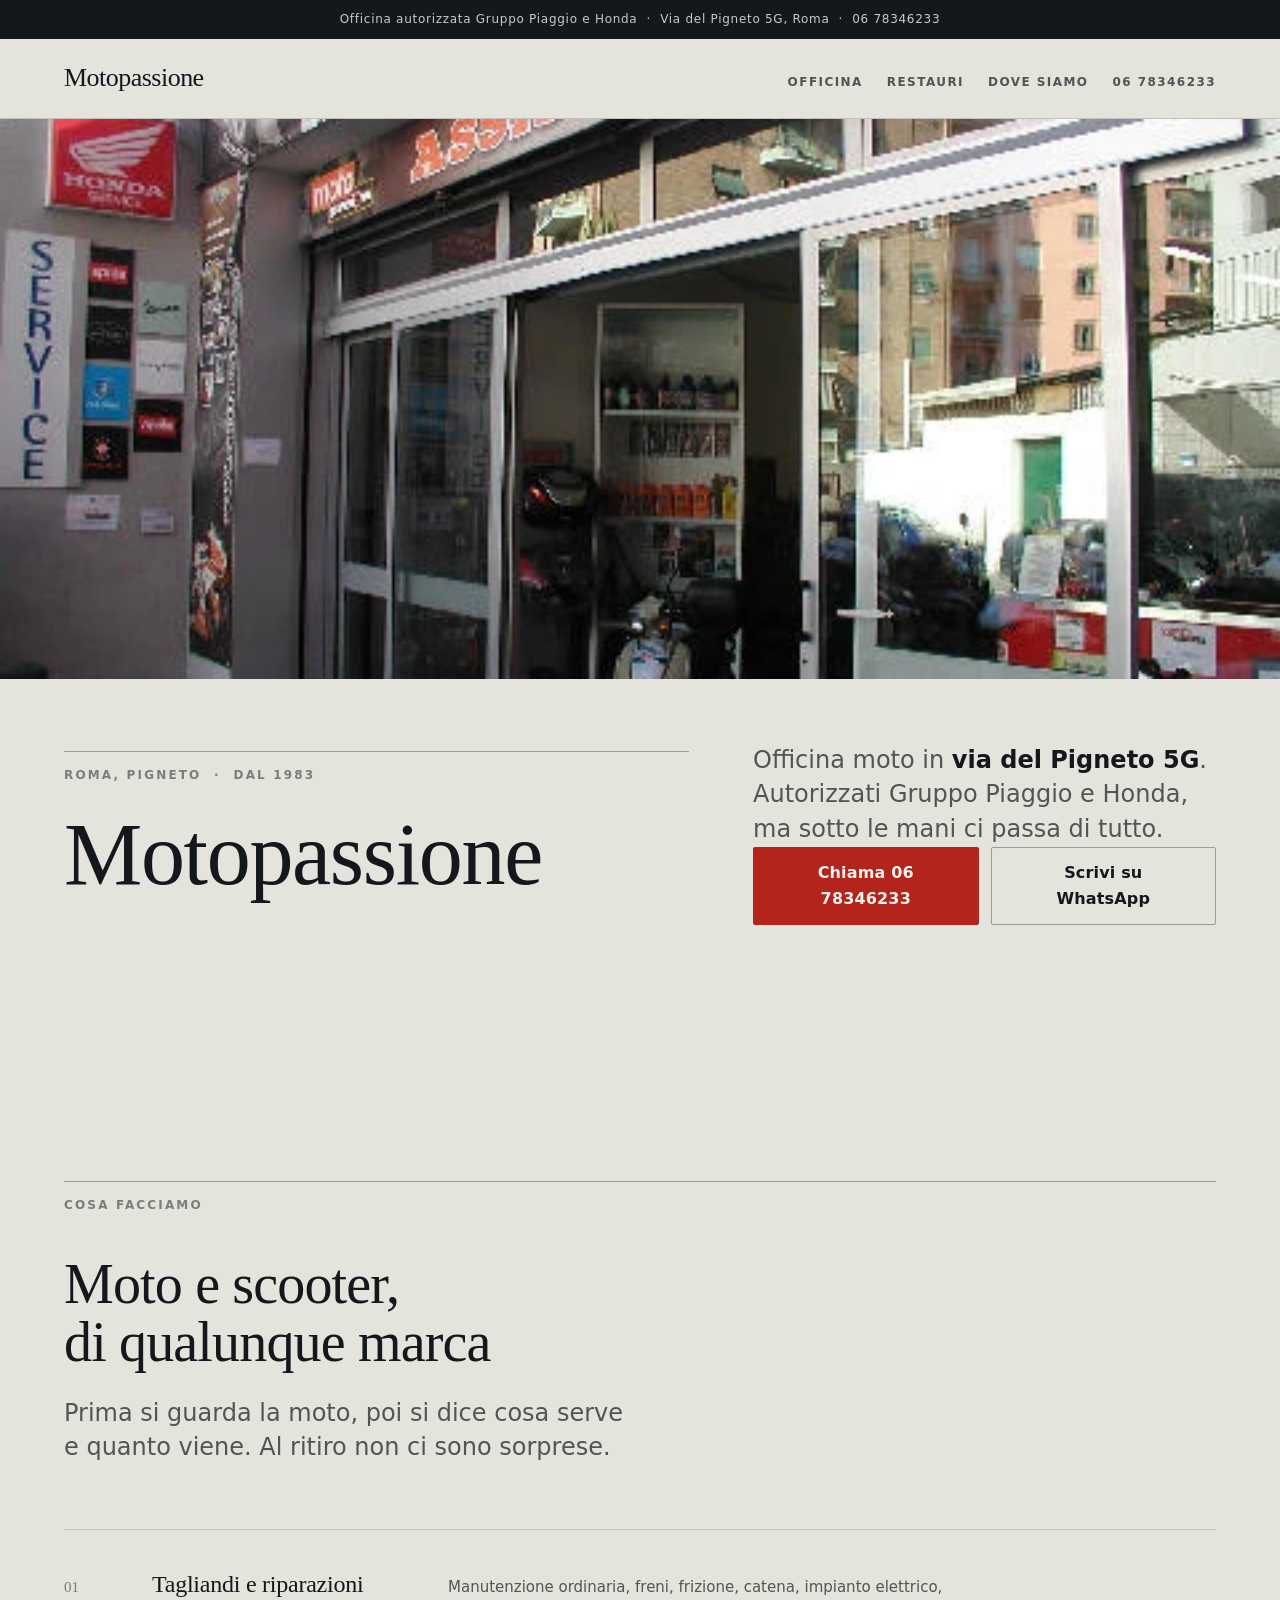
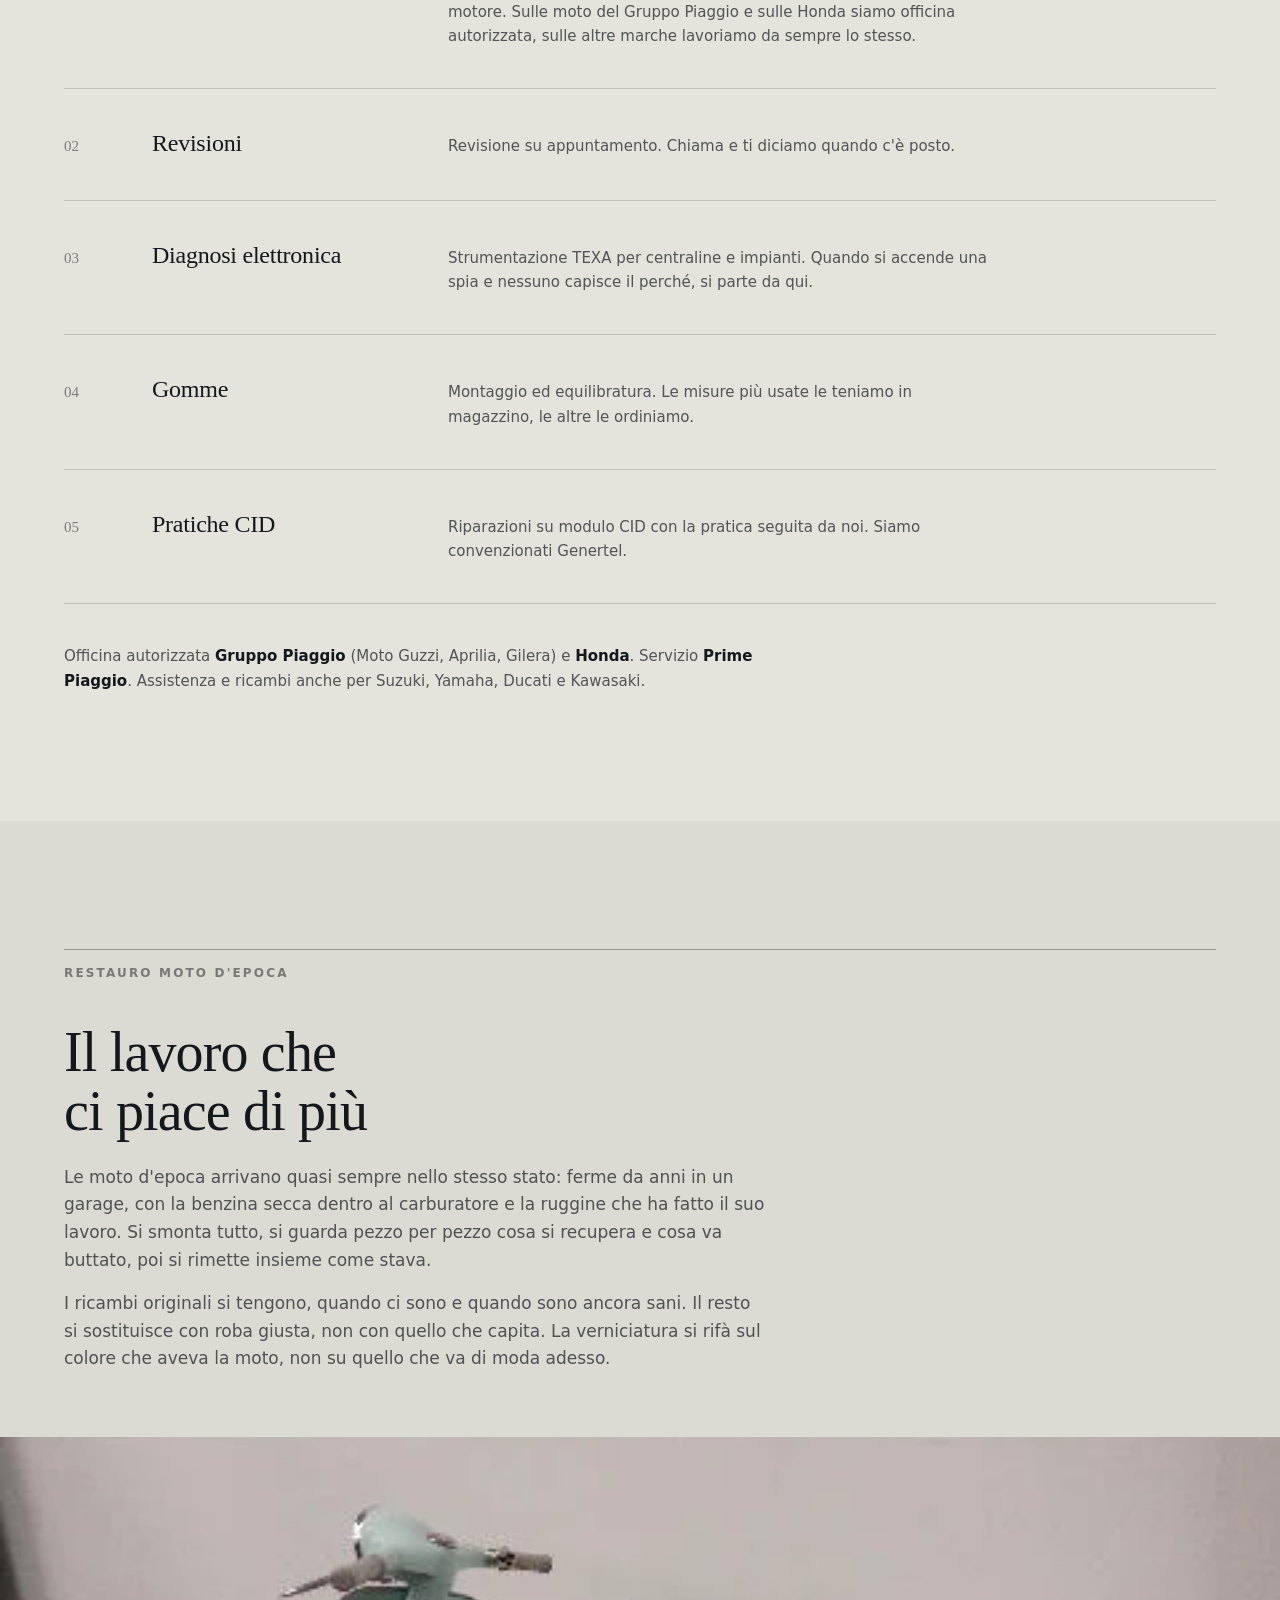
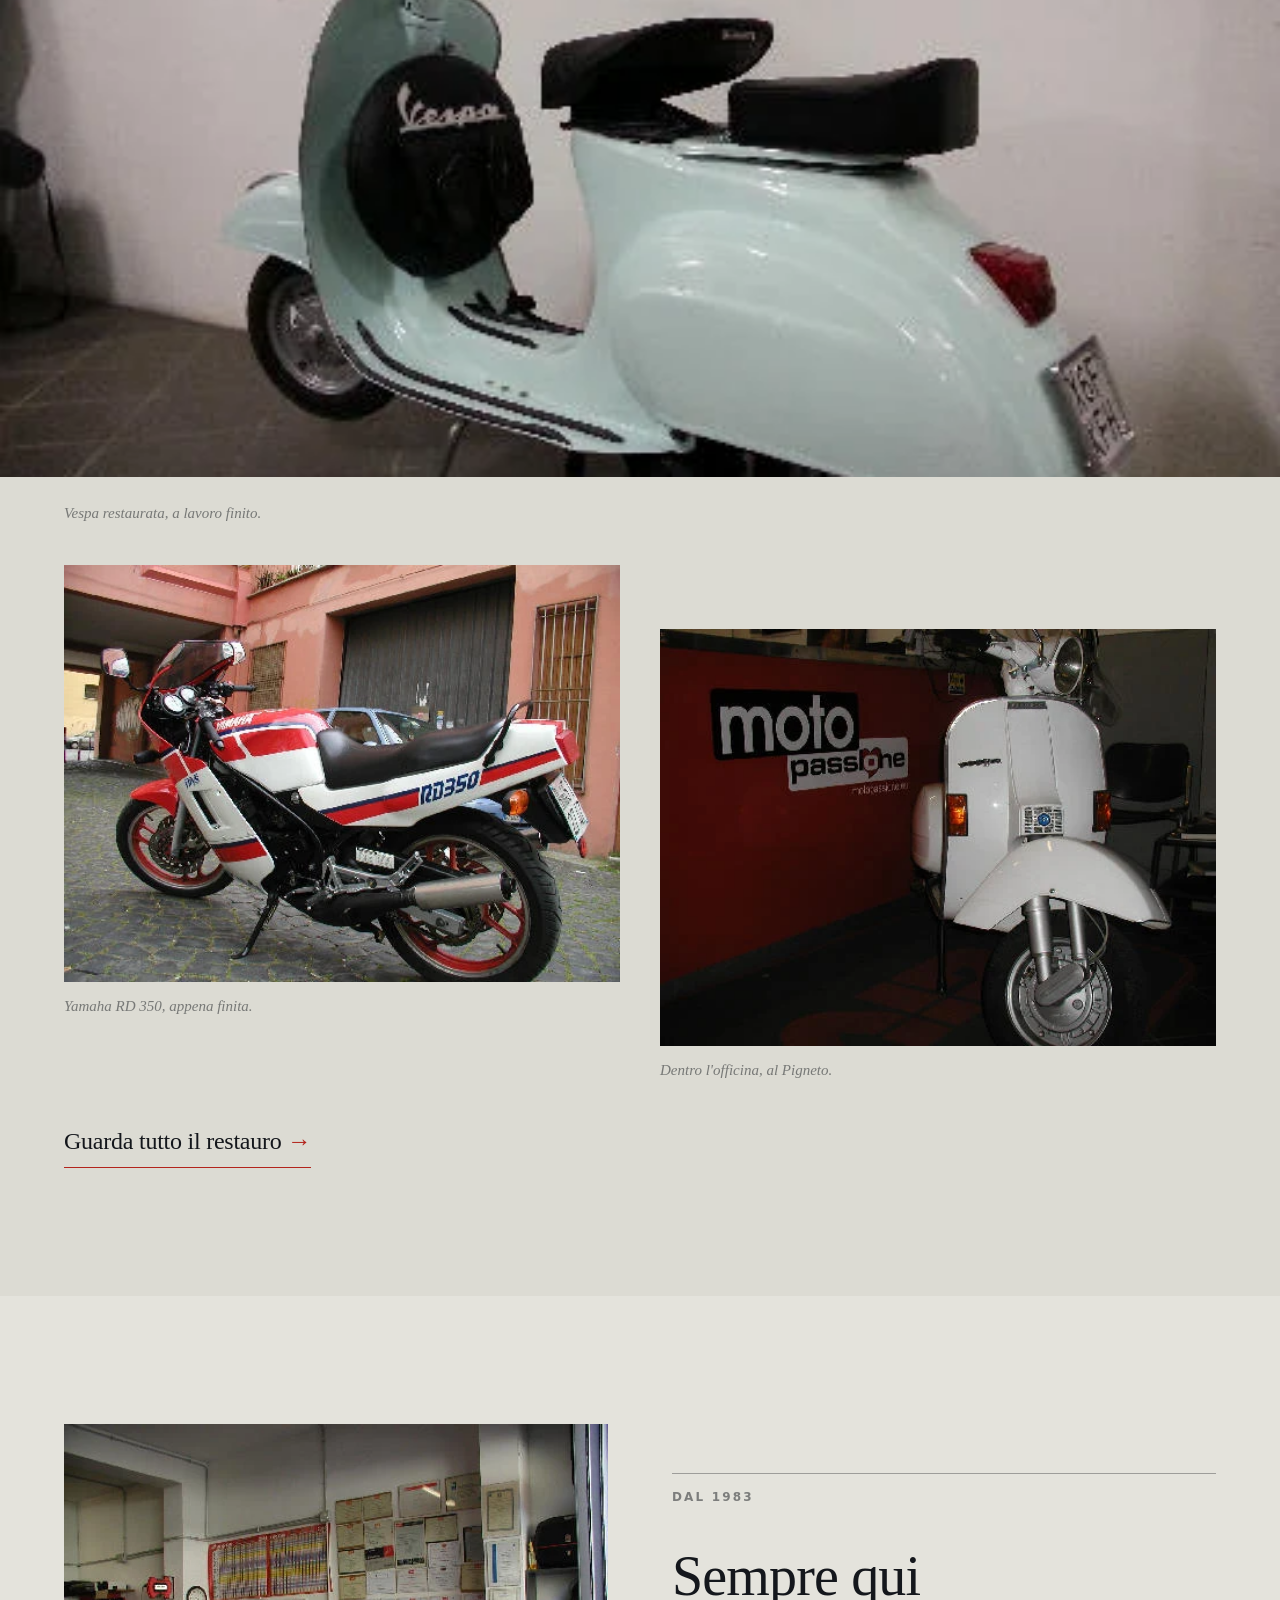
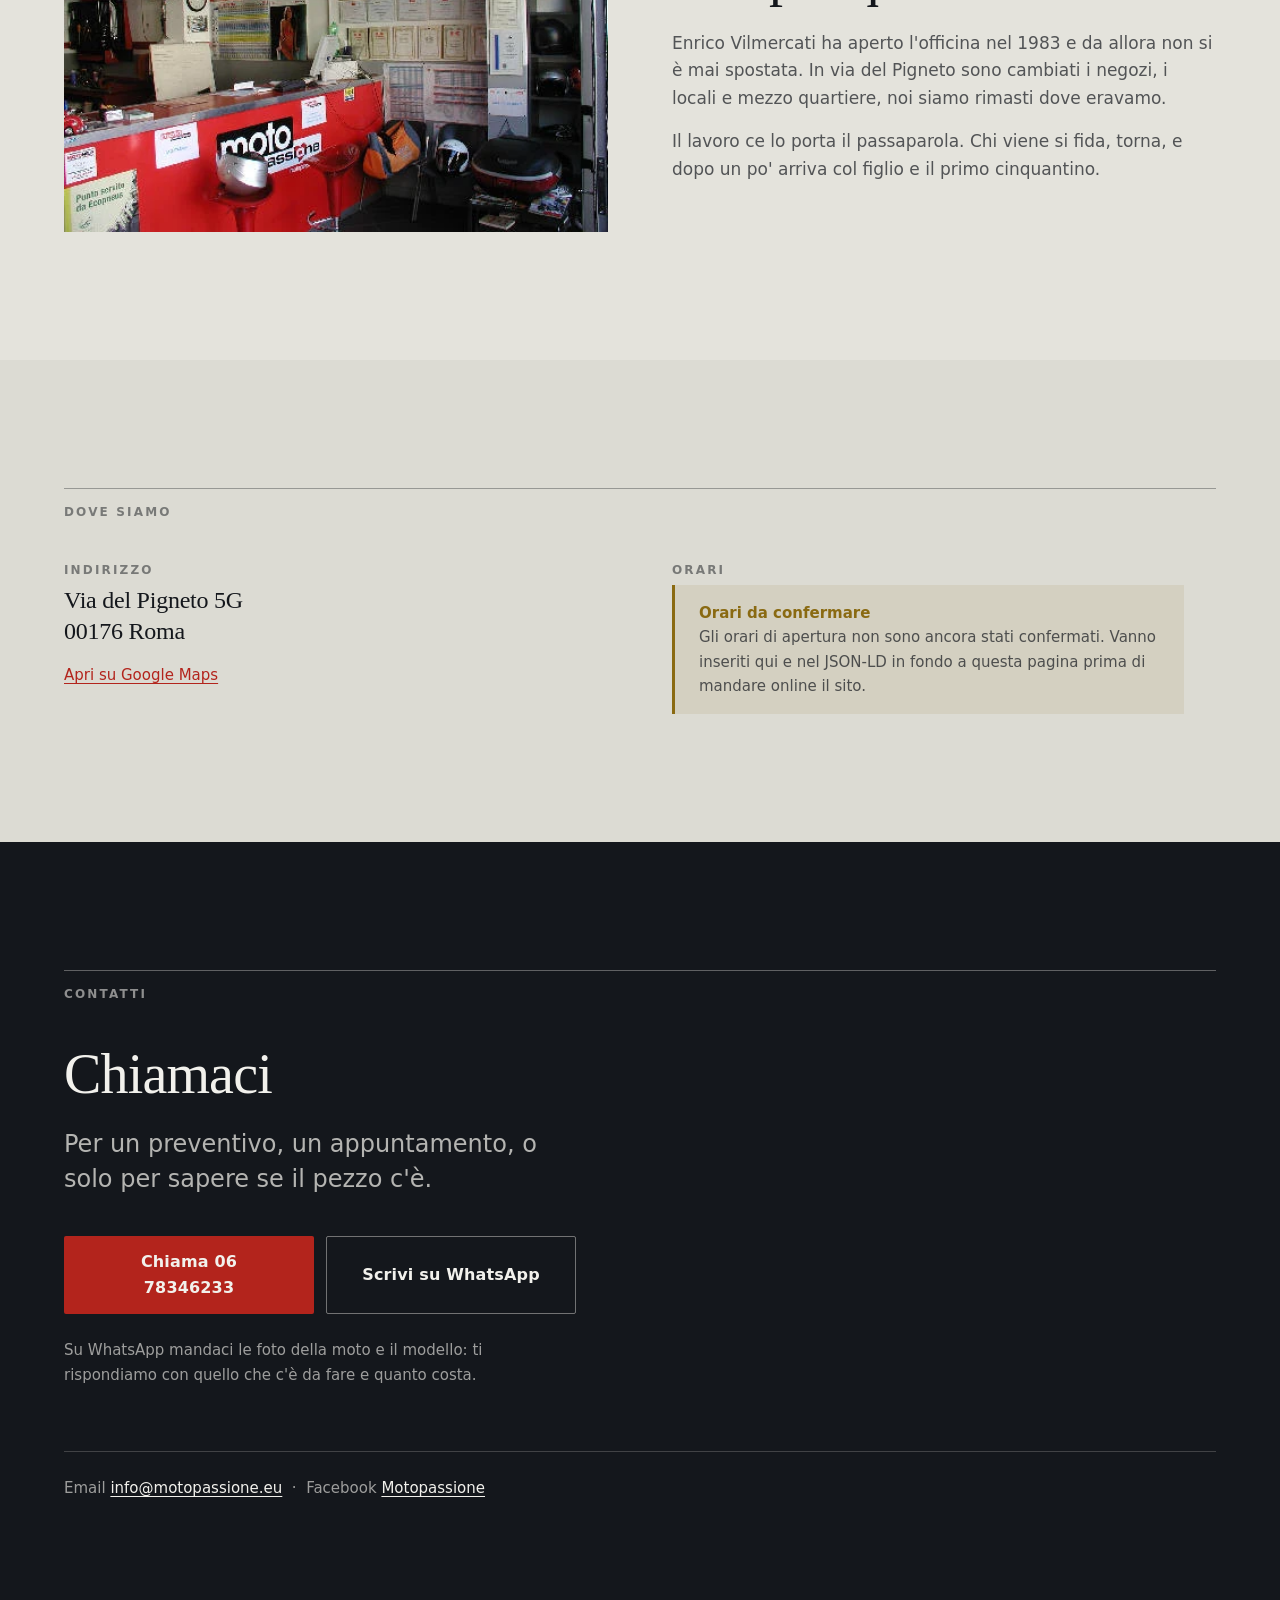
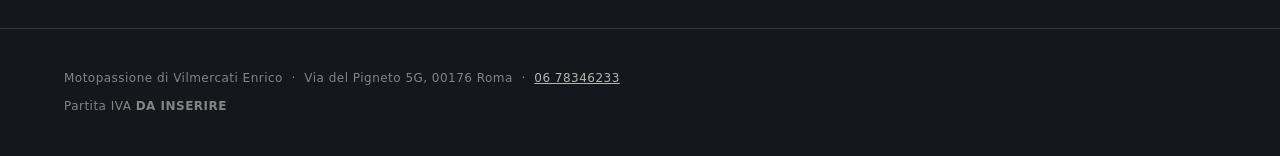
==== index.html @ 59b384ed "Sito Motopassione: pagina principale e primo restauro Sostituisce il vecchio motopassione.eu. HTML e" ====
<!DOCTYPE html>
<html lang="it">
<head>
<meta charset="utf-8">
<meta name="viewport" content="width=device-width, initial-scale=1">

<title>Motopassione | Officina moto a Roma dal 1983, Pigneto</title>
<meta name="description" content="Officina moto al Pigneto dal 1983. Tagliandi, revisioni, diagnosi elettronica, gomme. Autorizzata Gruppo Piaggio e Honda. Restauro moto d'epoca a Roma.">

<link rel="canonical" href="https://motopassione.eu/">
<meta name="theme-color" content="#14171c">

<meta property="og:type" content="website">
<meta property="og:locale" content="it_IT">
<meta property="og:site_name" content="Motopassione">
<meta property="og:title" content="Motopassione | Officina moto a Roma dal 1983">
<meta property="og:description" content="Officina moto al Pigneto. Tagliandi, revisioni, diagnosi elettronica, gomme e restauro di moto d'epoca.">
<meta property="og:url" content="https://motopassione.eu/">
<meta property="og:image" content="https://motopassione.eu/img/officina-pigneto.webp">
<meta name="twitter:card" content="summary_large_image">

<link rel="stylesheet" href="style.css">
</head>

<body>

<a class="salta" href="#contenuto">Vai al contenuto</a>

<!-- ===================================================================
     FASCIA E TESTATA
     =================================================================== -->
<div class="fascia">
  <span class="estesa">Officina autorizzata Gruppo Piaggio e Honda &nbsp;&middot;&nbsp; </span>Via del Pigneto 5G, Roma &nbsp;&middot;&nbsp; <a href="tel:+390678346233">06 78346233</a>
</div>

<header class="testata">
  <div class="wrap">
    <a class="marchio" href="index.html">Motopassione</a>
    <nav class="nav" aria-label="Navigazione principale">
      <a class="nav-officina" href="#officina">Officina</a>
      <a href="#restauro">Restauri</a>
      <a href="#dove">Dove siamo</a>
      <a class="nav-tel" href="tel:+390678346233">06 78346233</a>
    </nav>
  </div>
</header>

<main id="contenuto">

  <!-- =================================================================
       APERTURA
       ================================================================= -->
  <section class="hero">

    <div class="hero-foto">
      <!-- Foto di apertura: è la prima immagine che si carica,
           quindi niente loading="lazy" qui. -->
      <img src="img/officina-pigneto.webp"
           width="480" height="360"
           alt="L'ingresso dell'officina Motopassione in via del Pigneto, con l'insegna dell'assistenza e il marchio Honda"
           fetchpriority="high" decoding="async">
    </div>

    <div class="wrap hero-testo">
      <div>
        <p class="etichetta">Roma, Pigneto &nbsp;&middot;&nbsp; dal 1983</p>
        <h1>Motopassione</h1>
      </div>
      <div>
        <p class="lead">Officina moto in <strong>via del Pigneto 5G</strong>. Autorizzati Gruppo Piaggio e Honda, ma sotto le mani ci passa di tutto.</p>
        <div class="bottoni">
          <a class="btn btn-rosso" href="tel:+390678346233">Chiama 06 78346233</a>
          <a class="btn btn-linea" href="https://wa.me/393802871500?text=Ciao%2C%20vi%20scrivo%20dal%20sito%20Motopassione." target="_blank" rel="noopener">Scrivi su WhatsApp</a>
        </div>
      </div>
    </div>

  </section>


  <!-- =================================================================
       COSA FACCIAMO
       ================================================================= -->
  <section class="sezione" id="officina">
    <div class="wrap">

      <p class="etichetta">Cosa facciamo</p>
      <h2>Moto e scooter,<br>di qualunque marca</h2>
      <p class="lead misura dopo-titolo">Prima si guarda la moto, poi si dice cosa serve e quanto viene. Al ritiro non ci sono sorprese.</p>

      <div class="lavori">

        <div class="lavoro">
          <span class="num" aria-hidden="true">01</span>
          <h3>Tagliandi e riparazioni</h3>
          <p>Manutenzione ordinaria, freni, frizione, catena, impianto elettrico, motore. Sulle moto del Gruppo Piaggio e sulle Honda siamo officina autorizzata, sulle altre marche lavoriamo da sempre lo stesso.</p>
        </div>

        <div class="lavoro">
          <span class="num" aria-hidden="true">02</span>
          <h3>Revisioni</h3>
          <p>Revisione su appuntamento. Chiama e ti diciamo quando c'è posto.</p>
        </div>

        <div class="lavoro">
          <span class="num" aria-hidden="true">03</span>
          <h3>Diagnosi elettronica</h3>
          <p>Strumentazione TEXA per centraline e impianti. Quando si accende una spia e nessuno capisce il perché, si parte da qui.</p>
        </div>

        <div class="lavoro">
          <span class="num" aria-hidden="true">04</span>
          <h3>Gomme</h3>
          <p>Montaggio ed equilibratura. Le misure più usate le teniamo in magazzino, le altre le ordiniamo.</p>
        </div>

        <div class="lavoro">
          <span class="num" aria-hidden="true">05</span>
          <h3>Pratiche CID</h3>
          <p>Riparazioni su modulo CID con la pratica seguita da noi. Siamo convenzionati Genertel.</p>
        </div>

      </div>

      <p class="marchi">Officina autorizzata <strong>Gruppo Piaggio</strong> (Moto Guzzi, Aprilia, Gilera) e <strong>Honda</strong>. Servizio <strong>Prime Piaggio</strong>. Assistenza e ricambi anche per Suzuki, Yamaha, Ducati e Kawasaki.</p>

    </div>
  </section>


  <!-- =================================================================
       RESTAURO MOTO D'EPOCA
       ================================================================= -->
  <section class="sezione sezione-alta" id="restauro">

    <div class="wrap restauro-intro">
      <p class="etichetta">Restauro moto d'epoca</p>
      <h2>Il lavoro che<br>ci piace di più</h2>
      <div class="prosa misura-l testo-soft dopo-titolo">
        <p>Le moto d'epoca arrivano quasi sempre nello stesso stato: ferme da anni in un garage, con la benzina secca dentro al carburatore e la ruggine che ha fatto il suo lavoro. Si smonta tutto, si guarda pezzo per pezzo cosa si recupera e cosa va buttato, poi si rimette insieme come stava.</p>
        <p>I ricambi originali si tengono, quando ci sono e quando sono ancora sani. Il resto si sostituisce con roba giusta, non con quello che capita. La verniciatura si rifà sul colore che aveva la moto, non su quello che va di moda adesso.</p>
      </div>
    </div>

    <figure class="foto-piena">
      <img src="img/vespa-restaurata.webp"
           width="480" height="360"
           alt="Vespa d'epoca restaurata, verniciata verde chiaro"
           loading="lazy" decoding="async">
    </figure>

    <div class="wrap restauro-coda">

      <p class="didascalia">Vespa restaurata, a lavoro finito.</p>

      <div class="coppia">
        <figure>
          <img src="img/yamaha-rd-350.webp"
               width="480" height="360"
               alt="Yamaha RD 350 con la livrea rossa e bianca, parcheggiata davanti all'officina"
               loading="lazy" decoding="async">
          <figcaption class="didascalia">Yamaha RD 350, appena finita.</figcaption>
        </figure>
        <figure>
          <img src="img/vespa-officina.webp"
               width="480" height="360"
               alt="Una Vespa bianca dentro l'officina, davanti al muro con l'insegna Motopassione"
               loading="lazy" decoding="async">
          <figcaption class="didascalia">Dentro l'officina, al Pigneto.</figcaption>
        </figure>
      </div>

      <a class="link-avanti" href="restauri/ducati-250-match1.html">
        Guarda tutto il restauro <span class="freccia" aria-hidden="true">&rarr;</span>
      </a>

    </div>

  </section>


  <!-- =================================================================
       DAL 1983
       ================================================================= -->
  <section class="sezione">
    <div class="wrap">

      <div class="storia">
        <div class="storia-foto">
          <img src="img/officina-banco.webp"
               width="480" height="360"
               alt="Il bancone dell'officina Motopassione con le certificazioni appese al muro"
               loading="lazy" decoding="async">
        </div>
        <div>
          <p class="etichetta">Dal 1983</p>
          <h2>Sempre qui</h2>
          <div class="prosa testo-soft dopo-titolo">
            <p>Enrico Vilmercati ha aperto l'officina nel 1983 e da allora non si è mai spostata. In via del Pigneto sono cambiati i negozi, i locali e mezzo quartiere, noi siamo rimasti dove eravamo.</p>
            <p>Il lavoro ce lo porta il passaparola. Chi viene si fida, torna, e dopo un po' arriva col figlio e il primo cinquantino.</p>
          </div>
        </div>
      </div>

    </div>
  </section>


  <!-- =================================================================
       DOVE SIAMO E ORARI
       ================================================================= -->
  <section class="sezione sezione-alta" id="dove">
    <div class="wrap">

      <p class="etichetta">Dove siamo</p>

      <div class="dove">

        <div>
          <h3>Indirizzo</h3>
          <address class="indirizzo">
            Via del Pigneto 5G<br>
            00176 Roma
          </address>
          <a class="link-mappa"
             href="https://www.google.com/maps/search/?api=1&amp;query=Motopassione%2C%20Via%20del%20Pigneto%205G%2C%2000176%20Roma"
             target="_blank" rel="noopener">Apri su Google Maps</a>
        </div>

        <div>
          <h3>Orari</h3>
          <!-- SEGNAPOSTO: quando arrivano gli orari veri, sostituire questo
               riquadro con il testo degli orari e aggiungere il blocco
               openingHoursSpecification nel JSON-LD in fondo alla pagina. -->
          <div class="segnaposto">
            <strong>Orari da confermare</strong>
            Gli orari di apertura non sono ancora stati confermati. Vanno inseriti qui e nel JSON-LD in fondo a questa pagina prima di mandare online il sito.
          </div>
        </div>

      </div>

    </div>
  </section>


  <!-- =================================================================
       CONTATTI
       ================================================================= -->
  <section class="sezione contatti su-scuro" id="contatti">
    <div class="wrap">

      <p class="etichetta">Contatti</p>
      <h2>Chiamaci</h2>
      <p class="lead dopo-titolo">Per un preventivo, un appuntamento, o solo per sapere se il pezzo c'è.</p>

      <div class="bottoni">
        <a class="btn btn-rosso" href="tel:+390678346233">Chiama 06 78346233</a>
        <a class="btn btn-linea" href="https://wa.me/393802871500?text=Ciao%2C%20vi%20scrivo%20dal%20sito%20Motopassione." target="_blank" rel="noopener">Scrivi su WhatsApp</a>
      </div>

      <p class="sottotesto">Su WhatsApp mandaci le foto della moto e il modello: ti rispondiamo con quello che c'è da fare e quanto costa.</p>

      <p class="altri-contatti">
        Email <a href="mailto:info@motopassione.eu">info@motopassione.eu</a>
        &nbsp;&middot;&nbsp;
        <!-- VERIFICARE l'indirizzo esatto della pagina Facebook prima di pubblicare -->
        Facebook <a href="https://www.facebook.com/motopassione" target="_blank" rel="noopener">Motopassione</a>
      </p>

    </div>
  </section>

</main>


<footer class="piede">
  <div class="wrap">
    <p>Motopassione di Vilmercati Enrico &nbsp;&middot;&nbsp; Via del Pigneto 5G, 00176 Roma &nbsp;&middot;&nbsp; <a href="tel:+390678346233">06 78346233</a></p>
    <!-- SEGNAPOSTO: inserire la partita IVA reale -->
    <p>Partita IVA <strong>DA INSERIRE</strong></p>
  </div>
</footer>


<!-- ===================================================================
     BARRA CONTATTI, SOLO TELEFONO
     =================================================================== -->
<div class="barra-contatti">
  <a class="b-chiama" href="tel:+390678346233">Chiama</a>
  <a class="b-wa" href="https://wa.me/393802871500?text=Ciao%2C%20vi%20scrivo%20dal%20sito%20Motopassione." target="_blank" rel="noopener">WhatsApp</a>
</div>


<!-- ===================================================================
     DATI STRUTTURATI PER GOOGLE (schema.org)
     Da aggiornare: le coordinate geo sono approssimate, vanno prese da
     Google Maps. Gli orari vanno aggiunti quando sono confermati.
     =================================================================== -->
<script type="application/ld+json">
{
  "@context": "https://schema.org",
  "@type": "MotorcycleRepairShop",
  "@id": "https://motopassione.eu/#officina",
  "name": "Motopassione",
  "legalName": "Motopassione di Vilmercati Enrico",
  "description": "Officina moto a Roma, al Pigneto, dal 1983. Tagliandi, riparazioni, revisioni, diagnosi elettronica, gomme, pratiche CID e restauro di moto d'epoca. Officina autorizzata Gruppo Piaggio e Honda.",
  "url": "https://motopassione.eu/",
  "telephone": "+39 06 78346233",
  "email": "info@motopassione.eu",
  "image": "https://motopassione.eu/img/officina-pigneto.webp",
  "foundingDate": "1983",
  "address": {
    "@type": "PostalAddress",
    "streetAddress": "Via del Pigneto 5G",
    "postalCode": "00176",
    "addressLocality": "Roma",
    "addressRegion": "RM",
    "addressCountry": "IT"
  },
  "geo": {
    "@type": "GeoCoordinates",
    "latitude": 41.8881,
    "longitude": 12.5241
  },
  "hasMap": "https://www.google.com/maps/search/?api=1&query=Motopassione%2C%20Via%20del%20Pigneto%205G%2C%2000176%20Roma",
  "areaServed": { "@type": "City", "name": "Roma" },
  "sameAs": [ "https://www.facebook.com/motopassione" ],
  "makesOffer": [
    { "@type": "Offer", "itemOffered": { "@type": "Service", "name": "Tagliandi e riparazioni moto" } },
    { "@type": "Offer", "itemOffered": { "@type": "Service", "name": "Revisione moto e scooter" } },
    { "@type": "Offer", "itemOffered": { "@type": "Service", "name": "Diagnosi elettronica TEXA" } },
    { "@type": "Offer", "itemOffered": { "@type": "Service", "name": "Montaggio ed equilibratura gomme" } },
    { "@type": "Offer", "itemOffered": { "@type": "Service", "name": "Pratiche CID" } },
    { "@type": "Offer", "itemOffered": { "@type": "Service", "name": "Restauro moto d'epoca" } }
  ]
}
</script>

<!-- Quando gli orari sono confermati, incollare questo blocco dentro il
     JSON-LD qui sopra, subito dopo "areaServed", correggendo giorni e ore:

  "openingHoursSpecification": [
    {
      "@type": "OpeningHoursSpecification",
      "dayOfWeek": ["Monday","Tuesday","Wednesday","Thursday","Friday"],
      "opens": "08:30",
      "closes": "13:00"
    },
    {
      "@type": "OpeningHoursSpecification",
      "dayOfWeek": ["Monday","Tuesday","Wednesday","Thursday","Friday"],
      "opens": "15:00",
      "closes": "19:00"
    },
    {
      "@type": "OpeningHoursSpecification",
      "dayOfWeek": "Saturday",
      "opens": "08:30",
      "closes": "13:00"
    }
  ],
-->

</body>
</html>
---- style.css ----
/* =========================================================================
   Motopassione - foglio di stile unico
   Officina moto, via del Pigneto 5G, Roma

   Impostazione grafica: fondo carta, inchiostro scuro, titoli in graziato,
   un solo rosso usato con parsimonia. Le foto comandano, il testo sta
   composto sotto. Righine sottili al posto delle cornici.

   Indice:
     1.  Variabili                       <- si cambia quasi tutto da qui
     2.  Base
     3.  Tipografia
     4.  Impaginazione
     5.  Fascia informativa e testata
     6.  Pulsanti e barra contatti
     7.  Apertura
     8.  Cosa facciamo
     9.  Restauro e foto
    10.  Dal 1983
    11.  Dove siamo
    12.  Contatti (blocco scuro)
    13.  Piede pagina
    14.  Pagina restauro
    15.  Segnaposto e utilita

   Mobile first: le regole base valgono per il telefono, i @media
   aggiungono roba solo dagli schermi larghi in su.
   ========================================================================= */


/* =========================================================================
   1. VARIABILI
   ========================================================================= */

:root {

  /* --- colori ---------------------------------------------------------- */
  --carta:        #e4e3dc;              /* fondo pagina, carta calda */
  --carta-2:      #dcdbd3;              /* fondo delle sezioni staccate */
  --carta-viva:   #f2f1ec;              /* testo chiaro sui fondi scuri */
  --inchiostro:   #14171c;              /* nero morbido, non nero pieno */
  --ink-70:       rgba(20, 23, 28, 0.70);  /* testo secondario */
  --ink-50:       rgba(20, 23, 28, 0.50);  /* didascalie */
  --riga:         rgba(20, 23, 28, 0.16); /* righine sottili */
  --riga-scura:   rgba(20, 23, 28, 0.34); /* righine in evidenza */
  --rosso:        #b3241c;              /* unico accento */
  --giallo:       #8a6a12;              /* solo per i segnaposto */

  /* --- caratteri ------------------------------------------------------- */
  /* Nessun font scaricato da fuori: si usa il graziato di sistema per i
     titoli (New York su Apple, Georgia su Windows) e il bastone di sistema
     per il testo corrente. Zero richieste, zero cookie. */
  --serif: ui-serif, "New York", Georgia, "Times New Roman", serif;
  --sans:  system-ui, -apple-system, "Segoe UI", Roboto, Helvetica, Arial, sans-serif;

  --t-corpo:    1.0625rem;
  --t-piccolo:  0.9375rem;
  --t-micro:    0.75rem;
  --t-lead:     clamp(1.1875rem, 4.2vw, 1.5rem);
  --t-h3:       clamp(1.25rem, 4vw, 1.5rem);
  --t-h2:       clamp(2rem, 7.4vw, 3.5rem);
  --t-h1:       clamp(2.5rem, 11.5vw, 5.5rem);

  /* --- spazi ----------------------------------------------------------- */
  --sp-xs:  0.5rem;
  --sp-s:   1rem;
  --sp-m:   1.5rem;
  --sp-l:   2.5rem;
  --sp-xl:  4rem;
  --sezione: clamp(4rem, 11vw, 8rem);

  /* --- misure ---------------------------------------------------------- */
  --larghezza:  72rem;
  --stretto:    36rem;
  --margine:    1.375rem;
  --raggio:     2px;
  --barra:      4.25rem;   /* barra contatti in fondo, solo telefono */
}


/* =========================================================================
   2. BASE
   ========================================================================= */

*, *::before, *::after { box-sizing: border-box; }

html {
  background: var(--carta);
  -webkit-text-size-adjust: 100%;
}

@media (prefers-reduced-motion: no-preference) {
  html { scroll-behavior: smooth; }
}

body {
  margin: 0;
  background: var(--carta);
  color: var(--inchiostro);
  font-family: var(--sans);
  font-size: var(--t-corpo);
  line-height: 1.62;
  -webkit-font-smoothing: antialiased;
  overflow-x: hidden;
  padding-bottom: calc(var(--barra) + env(safe-area-inset-bottom, 0px));
}

img {
  display: block;
  max-width: 100%;
  height: auto;
}

a { color: inherit; }

:where(h1, h2, h3, p, ul, ol, figure, table) { margin: 0; }

:focus-visible {
  outline: 2px solid var(--rosso);
  outline-offset: 3px;
}

:target { scroll-margin-top: var(--sp-l); }


/* =========================================================================
   3. TIPOGRAFIA
   ========================================================================= */

h1, h2 {
  font-family: var(--serif);
  font-weight: 400;              /* il graziato regge da solo, niente grassetto */
  line-height: 1.04;
  letter-spacing: -0.015em;
  text-wrap: balance;
}

h1 { font-size: var(--t-h1); }
h2 { font-size: var(--t-h2); }

h3 {
  font-family: var(--serif);
  font-weight: 400;
  font-size: var(--t-h3);
  line-height: 1.2;
  letter-spacing: -0.01em;
}

p { text-wrap: pretty; }

/* Etichetta di sezione: sta appoggiata su una righina, in alto.
   Volutamente non rossa: il rosso serve solo per chiamare e per il resto
   sta zitto. */
.etichetta {
  display: block;
  padding-top: 0.875rem;
  border-top: 1px solid var(--riga-scura);
  margin-bottom: var(--sp-l);
  font-size: var(--t-micro);
  font-weight: 600;
  letter-spacing: 0.18em;
  text-transform: uppercase;
  color: var(--ink-50);
}

.lead {
  font-size: var(--t-lead);
  line-height: 1.45;
  color: var(--ink-70);
}

.lead strong {
  color: var(--inchiostro);
  font-weight: 600;
}

.testo-soft { color: var(--ink-70); }

.misura   { max-width: var(--stretto); }
.misura-l { max-width: 44rem; }

.prosa > * + * { margin-top: var(--sp-s); }
.prosa strong { font-weight: 600; color: var(--inchiostro); }


/* =========================================================================
   4. IMPAGINAZIONE
   ========================================================================= */

.wrap {
  width: min(100% - (var(--margine) * 2), var(--larghezza));
  margin-inline: auto;
}

.sezione { padding-block: var(--sezione); }

.sezione-alta { background: var(--carta-2); }

.salta { position: absolute; left: -9999px; }
.salta:focus {
  left: var(--sp-s);
  top: var(--sp-s);
  z-index: 100;
  padding: 0.75rem 1rem;
  background: var(--inchiostro);
  color: var(--carta-viva);
}


/* =========================================================================
   5. FASCIA INFORMATIVA E TESTATA
   ========================================================================= */

/* Striscia scura in cima: dice subito dove siamo, che e' la cosa che
   cerca chi arriva da Google Maps. */
.fascia {
  background: var(--inchiostro);
  color: rgba(242, 241, 236, 0.82);
  font-size: var(--t-micro);
  letter-spacing: 0.06em;
  text-align: center;
  padding-block: 0.625rem;
}

.fascia a { text-decoration: none; }
.fascia a:hover { color: var(--carta-viva); }

/* la parte lunga della fascia sparisce sul telefono */
.fascia .estesa { display: none; }

@media (min-width: 48em) {
  .fascia .estesa { display: inline; }
}

.testata { border-bottom: 1px solid var(--riga); }

.testata .wrap {
  display: flex;
  align-items: baseline;
  justify-content: space-between;
  gap: var(--sp-s);
  padding-block: 1.125rem;
}

.marchio {
  font-family: var(--serif);
  font-size: 1.375rem;
  font-weight: 400;
  letter-spacing: -0.02em;
  text-decoration: none;
  white-space: nowrap;
}

.nav {
  display: flex;
  align-items: baseline;
  gap: 1.125rem;
  font-size: var(--t-micro);
  font-weight: 600;
  letter-spacing: 0.12em;
  text-transform: uppercase;
}

.nav a {
  text-decoration: none;
  color: var(--ink-70);
}
.nav a:hover { color: var(--inchiostro); }

.nav-tel { display: none; }

@media (min-width: 48em) {
  .marchio { font-size: 1.625rem; }
  .nav { gap: var(--sp-m); }
  .nav-tel {
    display: inline;
    color: var(--inchiostro);
    white-space: nowrap;
  }
  .nav-tel:hover { color: var(--rosso); }
}


/* =========================================================================
   6. PULSANTI E BARRA CONTATTI
   ========================================================================= */

.bottoni {
  display: flex;
  flex-wrap: wrap;
  gap: 0.75rem;
}

.btn {
  display: inline-flex;
  align-items: center;
  justify-content: center;
  min-height: 3.5rem;
  padding: 0.75rem 1.75rem;
  border: 1px solid transparent;
  border-radius: var(--raggio);
  font-family: var(--sans);
  font-size: 1rem;
  font-weight: 600;
  letter-spacing: 0.01em;
  text-decoration: none;
  text-align: center;
}

.bottoni > .btn { flex: 1 1 13rem; }

.btn-rosso {
  background: var(--rosso);
  color: var(--carta-viva);
}
.btn-rosso:hover { background: #971d16; }

.btn-linea {
  border-color: var(--riga-scura);
  color: var(--inchiostro);
}
.btn-linea:hover { border-color: var(--inchiostro); }

/* sui fondi scuri i pulsanti in linea si schiariscono */
.su-scuro .btn-linea {
  border-color: rgba(242, 241, 236, 0.42);
  color: var(--carta-viva);
}
.su-scuro .btn-linea:hover { border-color: var(--carta-viva); }

/* --- barra fissa in fondo, solo telefono ------------------------------- */

.barra-contatti {
  position: fixed;
  left: 0;
  right: 0;
  bottom: 0;
  z-index: 60;
  display: grid;
  grid-template-columns: 1fr 1fr;
  padding-bottom: env(safe-area-inset-bottom, 0px);
}

.barra-contatti a {
  display: flex;
  align-items: center;
  justify-content: center;
  min-height: var(--barra);
  font-size: 1.0625rem;
  font-weight: 600;
  letter-spacing: 0.02em;
  text-decoration: none;
}

.barra-contatti .b-chiama {
  background: var(--rosso);
  color: var(--carta-viva);
}

.barra-contatti .b-wa {
  background: var(--inchiostro);
  color: var(--carta-viva);
}

@media (min-width: 48em) {
  body { padding-bottom: 0; }
  .barra-contatti { display: none; }
}


/* =========================================================================
   7. APERTURA
   ========================================================================= */

.hero-foto img {
  width: 100%;
  aspect-ratio: 4 / 3;   /* le foto originali sono 4:3, così non si ingrandiscono */
  object-fit: cover;
}

.hero-testo { padding-block: var(--sp-xl) var(--sezione); }

.hero-testo h1 { margin-bottom: var(--sp-m); }

.hero-testo .lead {
  max-width: 32rem;
  margin-bottom: var(--sp-l);
}

.hero-testo .bottoni { max-width: 32rem; }

@media (min-width: 48em) {
  .hero-foto img { aspect-ratio: 16 / 7; }

  /* da desktop il titolo sta a sinistra e i contatti a destra,
     appoggiati alla stessa righina */
  .hero-testo {
    display: grid;
    grid-template-columns: 1.35fr 1fr;
    gap: var(--sp-xl);
    align-items: end;
    padding-block: var(--sp-xl) var(--sezione);
  }
  .hero-testo .lead { margin-bottom: 0; }
}


/* =========================================================================
   8. COSA FACCIAMO
   ========================================================================= */

.lavori {
  margin-top: var(--sp-xl);
  border-top: 1px solid var(--riga);
}

.lavoro {
  display: grid;
  grid-template-columns: 2.5rem 1fr;
  gap: 0 var(--sp-s);
  padding-block: var(--sp-m);
  border-bottom: 1px solid var(--riga);
}

/* il numeretto in graziato a sinistra: e' quello che fa sembrare
   un indice e non una griglia di riquadri */
.lavoro .num {
  font-family: var(--serif);
  font-size: var(--t-piccolo);
  color: var(--ink-50);
  line-height: 1.7;
}

.lavoro h3 { margin-bottom: 0.25rem; }

.lavoro p {
  max-width: 34rem;
  color: var(--ink-70);
  font-size: var(--t-piccolo);
}

@media (min-width: 56em) {
  .lavoro {
    grid-template-columns: 3rem 16rem 1fr;
    align-items: baseline;
    gap: 0 var(--sp-l);
    padding-block: var(--sp-l);
  }
  .lavoro h3 { margin-bottom: 0; }
}

.marchi {
  margin-top: var(--sp-l);
  max-width: 44rem;
  font-size: var(--t-piccolo);
  color: var(--ink-70);
}
.marchi strong { color: var(--inchiostro); font-weight: 600; }


/* =========================================================================
   9. RESTAURO E FOTO
   ========================================================================= */

/* foto a tutta pagina, fuori dal contenitore */
.foto-piena img {
  width: 100%;
  aspect-ratio: 4 / 3;
  object-fit: cover;
}

@media (min-width: 48em) {
  .foto-piena img { aspect-ratio: 2 / 1; }
}

.didascalia {
  margin-top: 0.75rem;
  font-family: var(--serif);
  font-style: italic;
  font-size: var(--t-piccolo);
  color: var(--ink-50);
}

/* coppia di foto, la seconda scende un po' da desktop:
   e' la sfasatura che toglie l'aria da griglia automatica */
.coppia {
  display: grid;
  gap: var(--sp-m);
  margin-top: var(--sp-l);
}

.coppia figure { margin: 0; }

.coppia img {
  width: 100%;
  aspect-ratio: 4 / 3;
  object-fit: cover;
}

@media (min-width: 48em) {
  .coppia {
    grid-template-columns: 1fr 1fr;
    gap: var(--sp-l);
    align-items: start;
  }
  .coppia > *:nth-child(even) { margin-top: var(--sp-xl); }
}

.link-avanti {
  display: inline-block;
  margin-top: var(--sp-l);
  padding-bottom: 0.375rem;
  border-bottom: 1px solid var(--rosso);
  font-family: var(--serif);
  font-size: var(--t-lead);
  letter-spacing: -0.01em;
  text-decoration: none;
}
.link-avanti:hover { color: var(--rosso); }
.link-avanti .freccia { color: var(--rosso); }


/* =========================================================================
   10. DAL 1983
   ========================================================================= */

.storia { display: grid; gap: var(--sp-l); }

.storia img {
  width: 100%;
  aspect-ratio: 4 / 3;
  object-fit: cover;
}

@media (min-width: 48em) {
  .storia {
    grid-template-columns: 1fr 1fr;
    gap: var(--sp-xl);
    align-items: center;
  }
  .storia .storia-foto { order: -1; }   /* la foto va a sinistra */
}


/* =========================================================================
   11. DOVE SIAMO
   ========================================================================= */

.dove { display: grid; gap: var(--sp-l); }

.dove h3 {
  margin-bottom: var(--sp-xs);
  font-family: var(--sans);
  font-size: var(--t-micro);
  font-weight: 600;
  letter-spacing: 0.18em;
  text-transform: uppercase;
  color: var(--ink-50);
}

.indirizzo {
  font-family: var(--serif);
  font-size: var(--t-lead);
  line-height: 1.3;
  font-style: normal;
  letter-spacing: -0.01em;
}

.link-mappa {
  display: inline-block;
  margin-top: var(--sp-s);
  font-size: var(--t-piccolo);
  color: var(--rosso);
  text-underline-offset: 3px;
}

@media (min-width: 48em) {
  .dove { grid-template-columns: 1fr 1fr; gap: var(--sp-xl); }
}


/* =========================================================================
   12. CONTATTI (blocco scuro)
   ========================================================================= */

.contatti {
  background: var(--inchiostro);
  color: var(--carta-viva);
}

.contatti .etichetta {
  border-color: rgba(242, 241, 236, 0.34);
  color: rgba(242, 241, 236, 0.55);
}

.contatti .lead {
  max-width: 32rem;
  margin-bottom: var(--sp-l);
  color: rgba(242, 241, 236, 0.72);
}

.contatti .bottoni { max-width: 32rem; }

/* la riga di sottotesto sotto i pulsanti */
.sottotesto {
  max-width: 32rem;
  margin-top: var(--sp-m);
  font-size: var(--t-piccolo);
  color: rgba(242, 241, 236, 0.62);
}

.altri-contatti {
  margin-top: var(--sp-xl);
  padding-top: var(--sp-m);
  border-top: 1px solid rgba(242, 241, 236, 0.2);
  font-size: var(--t-piccolo);
  color: rgba(242, 241, 236, 0.62);
}
.altri-contatti a { color: var(--carta-viva); text-underline-offset: 3px; }


/* =========================================================================
   13. PIEDE PAGINA
   ========================================================================= */

.piede {
  background: var(--inchiostro);
  color: rgba(242, 241, 236, 0.5);
  padding-block: var(--sp-l);
  border-top: 1px solid rgba(242, 241, 236, 0.14);
  font-size: var(--t-micro);
  letter-spacing: 0.04em;
}

.piede .wrap { display: grid; gap: var(--sp-xs); }
.piede a { color: rgba(242, 241, 236, 0.72); }


/* =========================================================================
   14. PAGINA RESTAURO
   ========================================================================= */

.torna {
  display: inline-block;
  margin-bottom: var(--sp-l);
  font-size: var(--t-micro);
  font-weight: 600;
  letter-spacing: 0.12em;
  text-transform: uppercase;
  color: var(--ink-50);
  text-decoration: none;
}
.torna:hover { color: var(--inchiostro); }

.restauro-testata { padding-block: var(--sp-xl) var(--sp-xl); }
.restauro-testata h1 { margin-bottom: var(--sp-m); }
.restauro-testata .lead { max-width: 34rem; }

.capitolo { padding-block: var(--sezione) 0; }
.capitolo h2 { margin-bottom: var(--sp-m); }
.capitolo .prosa { color: var(--ink-70); }

/* prima e dopo */
.confronto {
  display: grid;
  gap: var(--sp-m);
  margin-top: var(--sp-l);
}

.confronto figure { margin: 0; }

.confronto img {
  width: 100%;
  aspect-ratio: 4 / 3;
  object-fit: cover;
}

.confronto figcaption {
  margin-top: 0.75rem;
  font-size: var(--t-micro);
  font-weight: 600;
  letter-spacing: 0.18em;
  text-transform: uppercase;
  color: var(--ink-50);
}

@media (min-width: 40em) {
  .confronto { grid-template-columns: 1fr 1fr; gap: var(--sp-l); }
}

/* --- scheda tecnica ---------------------------------------------------- */

.scheda {
  width: 100%;
  max-width: 42rem;
  margin-top: var(--sp-l);
  border-collapse: collapse;
  font-size: var(--t-piccolo);
}

.scheda th,
.scheda td {
  padding: 0.9375rem 0;
  text-align: left;
  vertical-align: top;
  border-bottom: 1px solid var(--riga);
}

.scheda th {
  width: 45%;
  padding-right: var(--sp-s);
  font-weight: 400;
  color: var(--ink-50);
}

.scheda td {
  font-family: var(--serif);
  font-size: 1.0625rem;
  font-variant-numeric: tabular-nums;
}


/* =========================================================================
   15. SEGNAPOSTO E UTILITA
   ========================================================================= */

/* Roba da compilare prima di pubblicare. Quando i dati ci sono,
   si cancella l'elemento e basta. */
.segnaposto {
  max-width: 32rem;
  padding: var(--sp-s) var(--sp-m);
  border-left: 3px solid var(--giallo);
  background: rgba(138, 106, 18, 0.09);
  font-size: var(--t-piccolo);
  color: var(--ink-70);
}
.segnaposto strong {
  display: block;
  color: var(--giallo);
  font-weight: 600;
}

.solo-lettori {
  position: absolute;
  width: 1px;
  height: 1px;
  overflow: hidden;
  clip-path: inset(50%);
  white-space: nowrap;
}


/* =========================================================================
   16. RITOCCHI E CLASSI DI SERVIZIO
   ========================================================================= */

/* un testo che segue subito un titolo */
.dopo-titolo { margin-top: var(--sp-m); }

/* Nel blocco "cosa facciamo" il numeretto, il titolo e la descrizione
   vanno messi a mano nella griglia, altrimenti la descrizione finisce
   sotto al numero. */
.lavoro .num { grid-column: 1; grid-row: 1; }
.lavoro h3   { grid-column: 2; grid-row: 1; }
.lavoro p    { grid-column: 2; grid-row: 2; }

@media (min-width: 56em) {
  .lavoro p { grid-column: 3; grid-row: 1; }
}

/* apertura: l'etichetta sta stretta sotto la foto */
.hero-testo .etichetta { margin-bottom: var(--sp-m); }

/* sezione restauro: testo, poi foto a tutta pagina, poi le altre foto */
.restauro-intro { margin-bottom: var(--sp-xl); }
.restauro-coda  { margin-top: var(--sp-m); }

/* sul telefono la testata sta su una riga sola */
@media (max-width: 47.9375em) {
  .marchio { font-size: 1.1875rem; }
  .nav { gap: 0.875rem; letter-spacing: 0.08em; }
  .nav-officina { display: none; }
}

/* nella pagina restauro le foto a tutta pagina vanno staccate dal testo */
.capitolo .foto-piena { margin-top: var(--sp-l); }
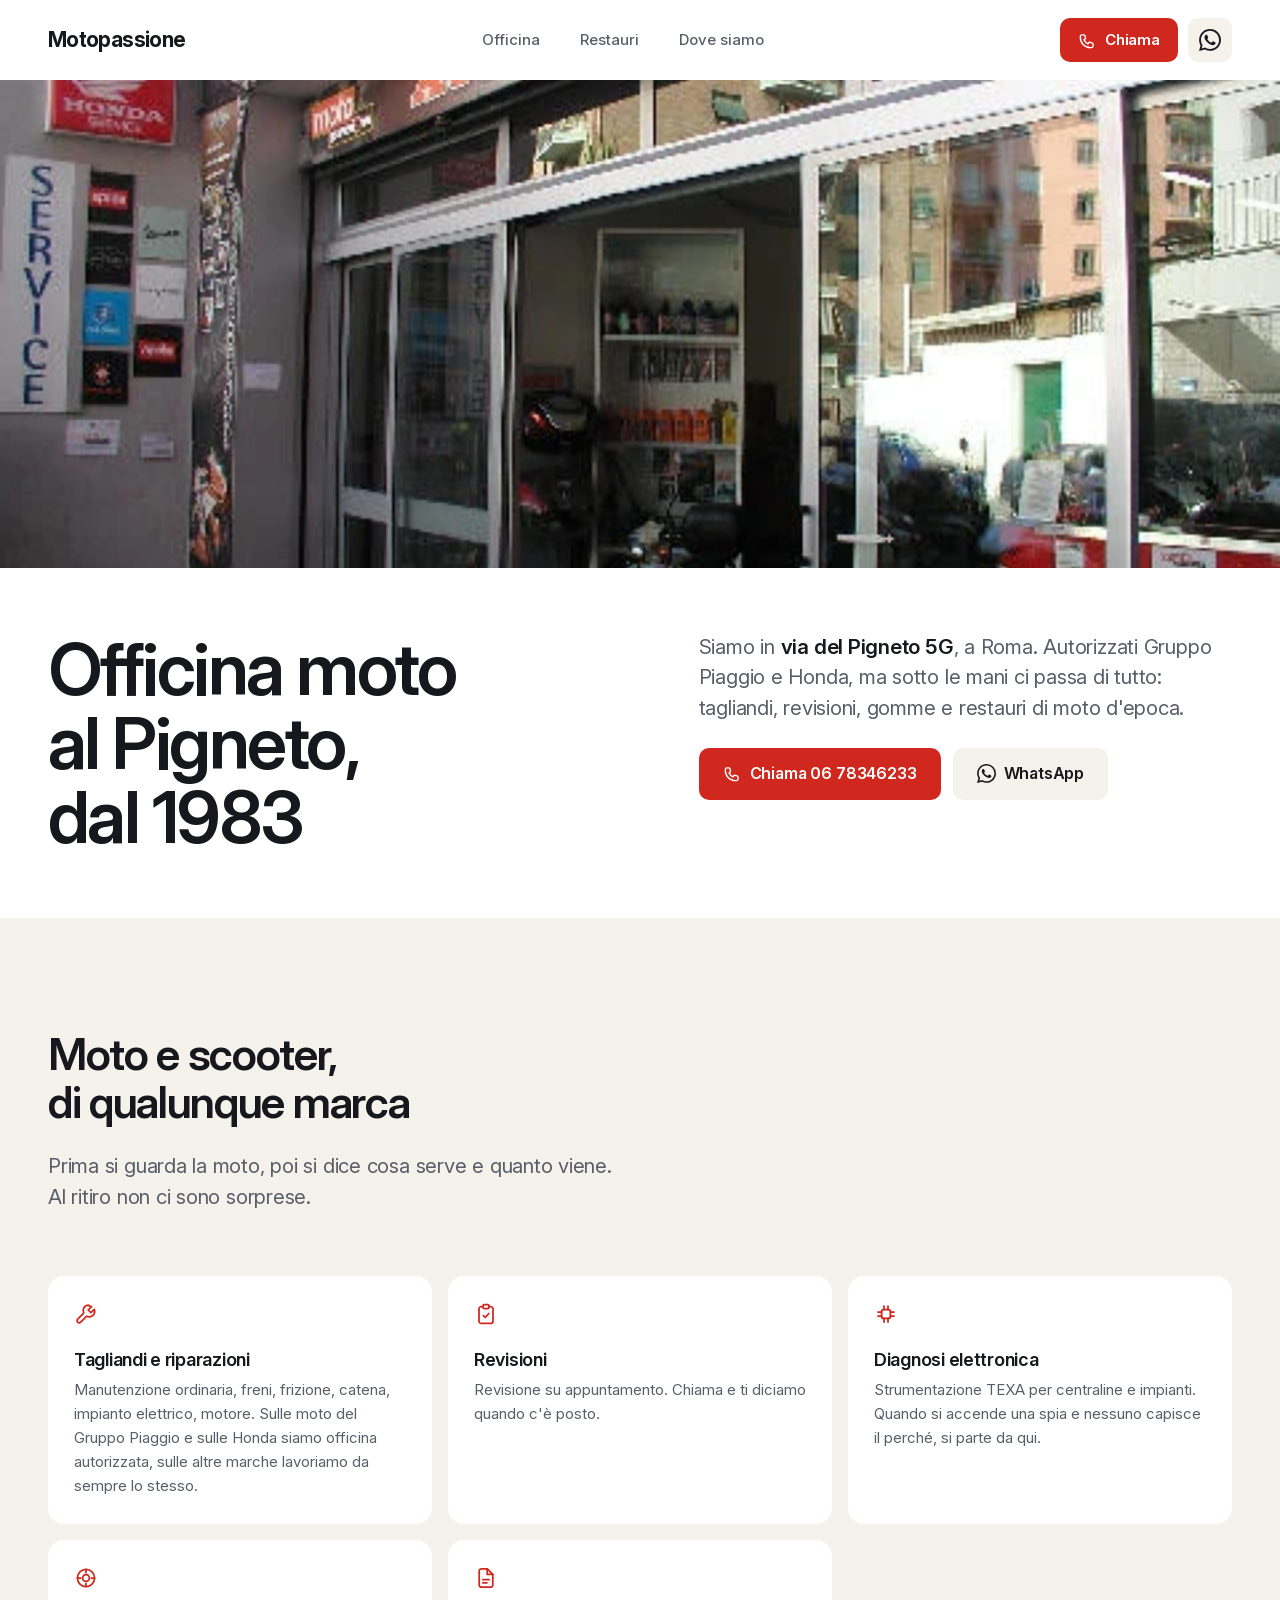
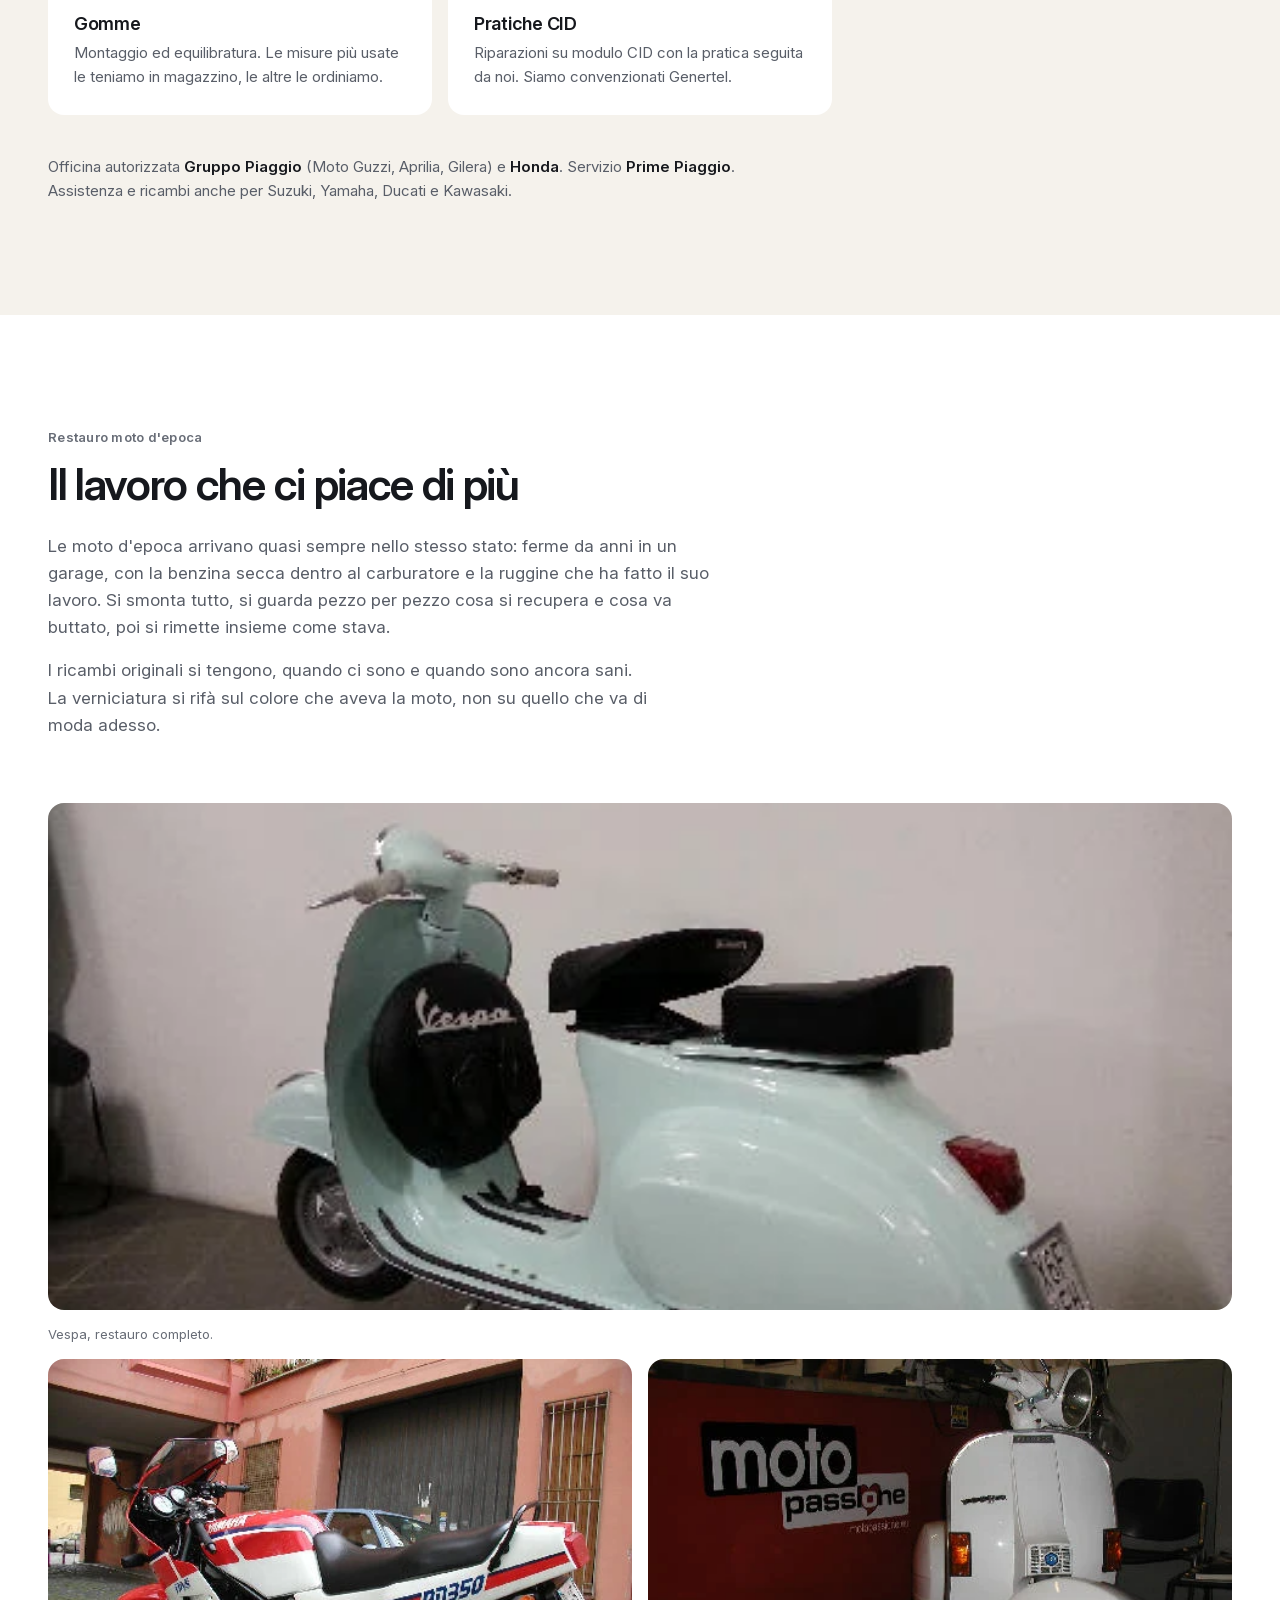
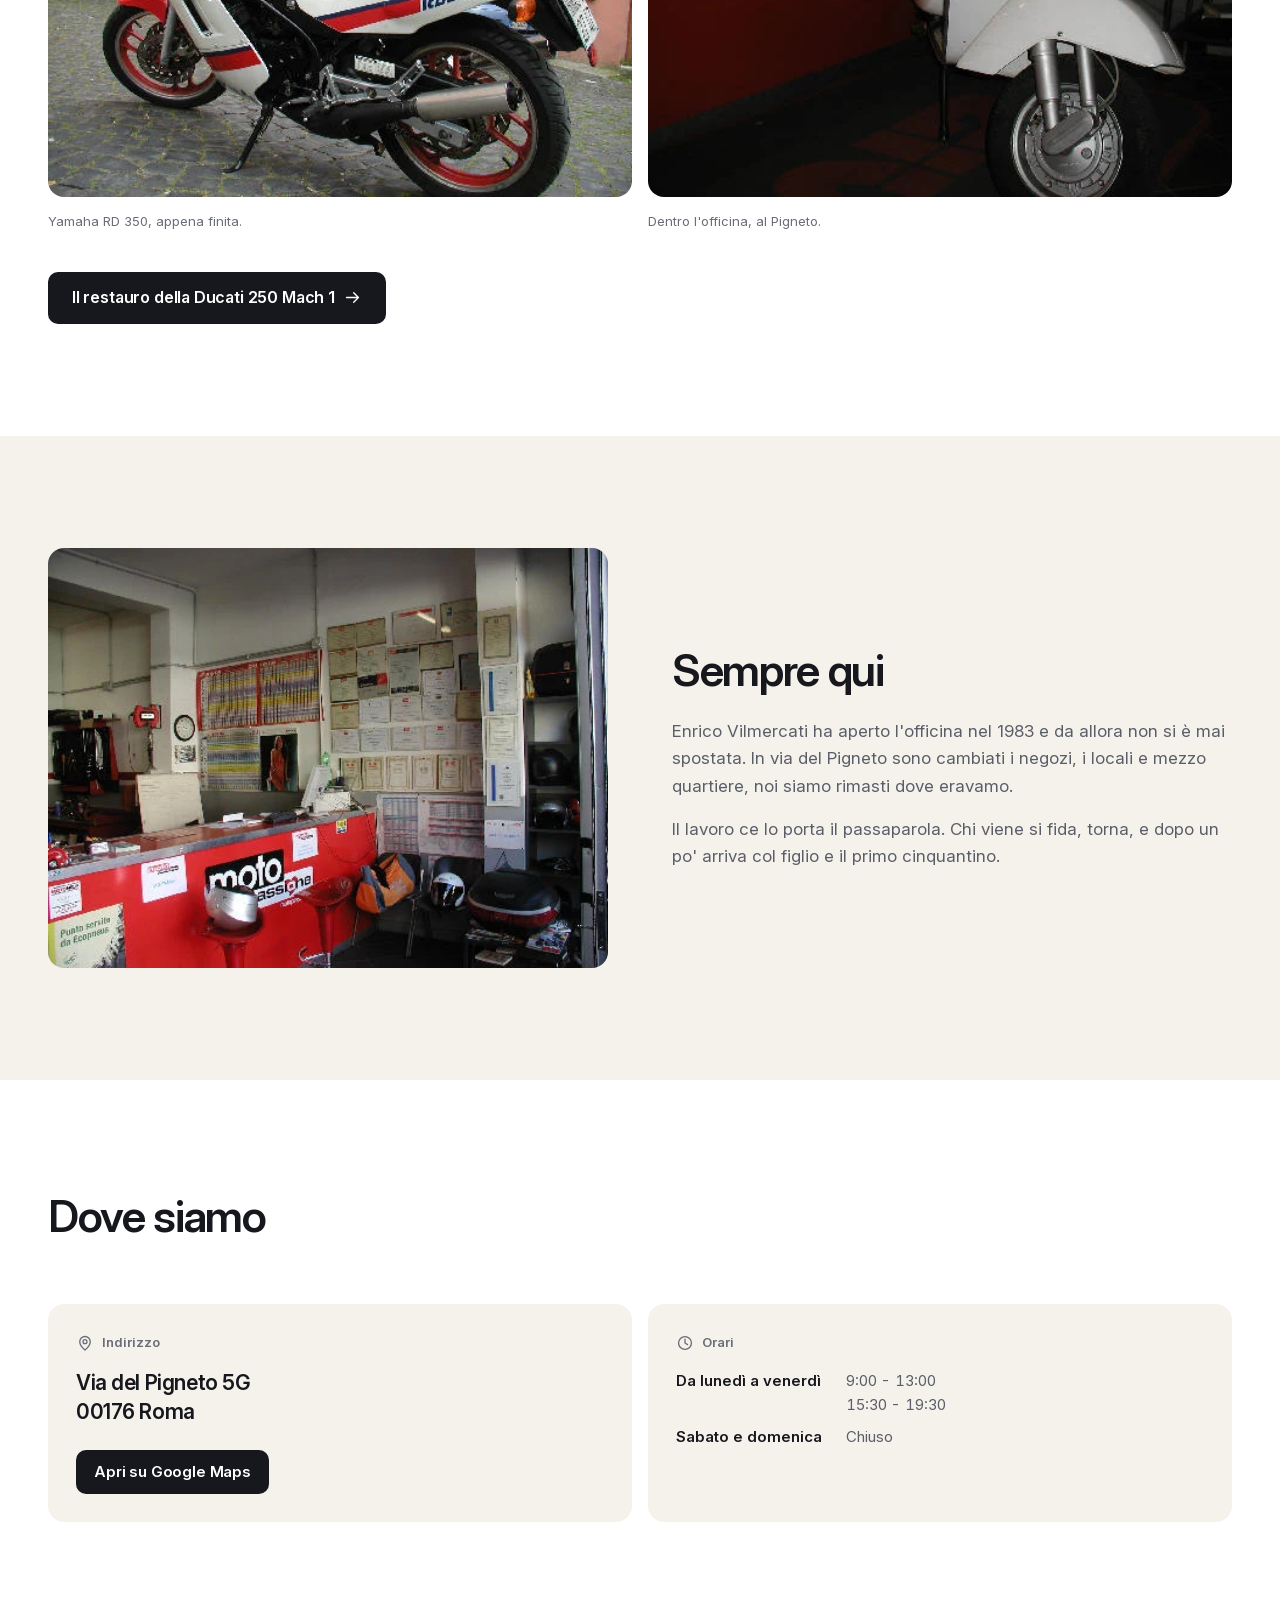
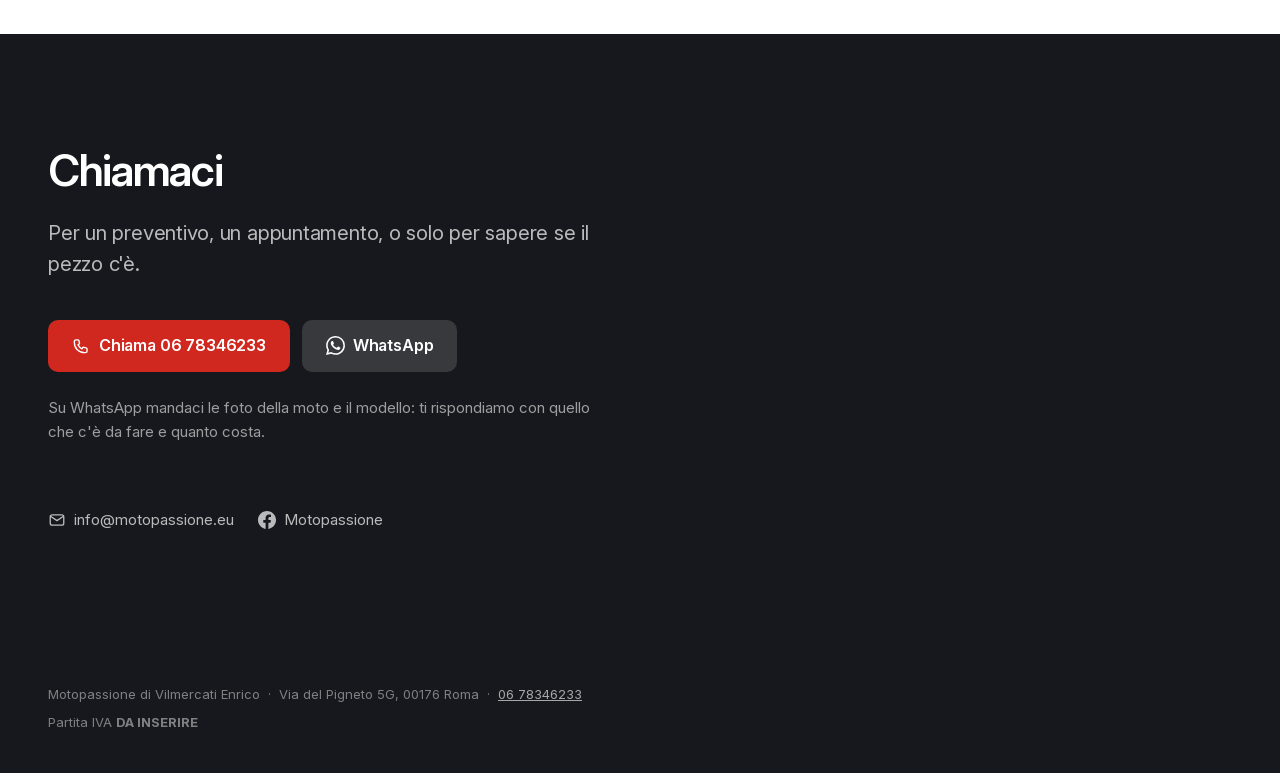
==== commit b46e8794: "Rifatto il design: Inter self-hosted, fondo bianco, sezioni beige, icone - carattere Inter variabile" ====
--- a/index.html
+++ b/index.html
@@ -8,7 +8,9 @@
 <meta name="description" content="Officina moto al Pigneto dal 1983. Tagliandi, revisioni, diagnosi elettronica, gomme. Autorizzata Gruppo Piaggio e Honda. Restauro moto d'epoca a Roma.">
 
 <link rel="canonical" href="https://motopassione.eu/">
-<meta name="theme-color" content="#14171c">
+<meta name="theme-color" content="#ffffff">
+
+<link rel="preload" href="fonts/InterVariable.woff2" as="font" type="font/woff2" crossorigin>
 
 <meta property="og:type" content="website">
 <meta property="og:locale" content="it_IT">
@@ -27,21 +29,78 @@
 <a class="salta" href="#contenuto">Vai al contenuto</a>
 
 <!-- ===================================================================
-     FASCIA E TESTATA
+     ICONE
+     Disegnate qui una volta sola e richiamate nel resto della pagina con
+     <svg class="icona"><use href="#nome"></use></svg>.
+     Prendono il colore del testo che hanno intorno.
      =================================================================== -->
-<div class="fascia">
-  <span class="estesa">Officina autorizzata Gruppo Piaggio e Honda &nbsp;&middot;&nbsp; </span>Via del Pigneto 5G, Roma &nbsp;&middot;&nbsp; <a href="tel:+390678346233">06 78346233</a>
-</div>
+<svg width="0" height="0" aria-hidden="true" focusable="false" style="position:absolute">
+  <symbol id="i-telefono" viewBox="0 0 24 24">
+    <path d="M15.6 21A12.6 12.6 0 0 1 3 8.4V6.9a2 2 0 0 1 2-2h2.4a1.4 1.4 0 0 1 1.36 1.06l.72 2.9a1.4 1.4 0 0 1-.6 1.5l-1.28.86a12.6 12.6 0 0 0 5 5l.86-1.28a1.4 1.4 0 0 1 1.5-.6l2.9.72A1.4 1.4 0 0 1 19 16.6V19a2 2 0 0 1-2 2z"/>
+  </symbol>
+  <symbol id="i-whatsapp" viewBox="0 0 24 24">
+    <path d="M17.47 14.38c-.3-.15-1.76-.87-2.03-.97-.27-.1-.47-.15-.67.15-.2.3-.77.97-.94 1.16-.17.2-.35.22-.64.08-.3-.15-1.26-.47-2.39-1.48-.88-.79-1.48-1.76-1.65-2.06-.18-.3-.02-.46.13-.6.13-.14.3-.35.44-.53.15-.17.2-.3.3-.5.1-.2.05-.37-.02-.52-.08-.15-.67-1.61-.92-2.2-.24-.58-.49-.5-.67-.51h-.57c-.2 0-.52.07-.8.37-.27.3-1.04 1.02-1.04 2.48 0 1.46 1.07 2.88 1.22 3.07.15.2 2.1 3.2 5.08 4.49.7.3 1.26.49 1.69.62.71.23 1.36.2 1.87.12.57-.09 1.76-.72 2-1.42.25-.69.25-1.29.18-1.41-.08-.13-.27-.2-.57-.35M12.05 21.79h-.01a9.87 9.87 0 0 1-5.03-1.38l-.36-.21-3.74.98 1-3.65-.24-.37a9.86 9.86 0 0 1-1.51-5.26c0-5.45 4.44-9.89 9.89-9.89a9.82 9.82 0 0 1 9.88 9.9c0 5.44-4.43 9.88-9.88 9.88m8.41-18.3A11.82 11.82 0 0 0 12.05 0C5.5 0 .16 5.34.16 11.89c0 2.1.55 4.14 1.59 5.95L.06 24l6.3-1.65a11.88 11.88 0 0 0 5.69 1.45c6.55 0 11.89-5.34 11.89-11.9a11.82 11.82 0 0 0-3.48-8.41"/>
+  </symbol>
+  <symbol id="i-facebook" viewBox="0 0 24 24">
+    <path d="M24 12.07C24 5.44 18.63.07 12 .07S0 5.44 0 12.07c0 5.99 4.39 10.95 10.13 11.85v-8.38H7.08v-3.47h3.05V9.43c0-3.01 1.79-4.67 4.53-4.67 1.31 0 2.69.24 2.69.24v2.95h-1.52c-1.49 0-1.95.93-1.95 1.88v2.25h3.33l-.54 3.47h-2.8v8.38C19.61 23.02 24 18.06 24 12.07"/>
+  </symbol>
+  <symbol id="i-posizione" viewBox="0 0 24 24">
+    <path d="M12 21.4s7-5.9 7-11.1a7 7 0 1 0-14 0c0 5.2 7 11.1 7 11.1z"/>
+    <circle cx="12" cy="10.2" r="2.6"/>
+  </symbol>
+  <symbol id="i-orologio" viewBox="0 0 24 24">
+    <circle cx="12" cy="12" r="8.6"/>
+    <path d="M12 6.9V12l3.4 2.1"/>
+  </symbol>
+  <symbol id="i-mail" viewBox="0 0 24 24">
+    <rect x="3" y="5.2" width="18" height="13.6" rx="2.6"/>
+    <path d="m4.4 7.6 7.6 5.2 7.6-5.2"/>
+  </symbol>
+  <symbol id="i-freccia" viewBox="0 0 24 24">
+    <path d="M4.5 12h15M13.5 6l6 6-6 6"/>
+  </symbol>
+  <symbol id="i-chiave" viewBox="0 0 24 24">
+    <path d="M14.6 3.2a5.5 5.5 0 0 0-4.9 8l-6 6a2.1 2.1 0 1 0 3 3l6-6a5.5 5.5 0 0 0 8-4.9c0-.7-.14-1.37-.4-2l-3.4 3.4-2.7-2.7 3.4-3.4a5.5 5.5 0 0 0-2-.4z"/>
+  </symbol>
+  <symbol id="i-revisione" viewBox="0 0 24 24">
+    <path d="M9 4.6H7.2A2.2 2.2 0 0 0 5 6.8v12.4a2.2 2.2 0 0 0 2.2 2.2h9.6a2.2 2.2 0 0 0 2.2-2.2V6.8a2.2 2.2 0 0 0-2.2-2.2H15"/>
+    <rect x="9" y="2.6" width="6" height="4" rx="1.3"/>
+    <path d="m9.4 13.6 1.9 1.9 3.5-4"/>
+  </symbol>
+  <symbol id="i-diagnosi" viewBox="0 0 24 24">
+    <rect x="7.6" y="7.6" width="8.8" height="8.8" rx="2"/>
+    <path d="M10 4v3.6M14 4v3.6M10 16.4V20M14 16.4V20M4 10h3.6M4 14h3.6M16.4 10H20M16.4 14H20"/>
+  </symbol>
+  <symbol id="i-gomme" viewBox="0 0 24 24">
+    <circle cx="12" cy="12" r="8.6"/>
+    <circle cx="12" cy="12" r="3.4"/>
+    <path d="M12 3.4v3.2M12 17.4v3.2M3.4 12h3.2M17.4 12h3.2"/>
+  </symbol>
+  <symbol id="i-documento" viewBox="0 0 24 24">
+    <path d="M13.2 2.8H7.4a2.2 2.2 0 0 0-2.2 2.2v14a2.2 2.2 0 0 0 2.2 2.2h9.2a2.2 2.2 0 0 0 2.2-2.2V8.4z"/>
+    <path d="M13.2 2.8v5.6h5.6"/>
+    <path d="M8.8 13.6h6.4M8.8 16.8h4.2"/>
+  </symbol>
+</svg>
 
 <header class="testata">
   <div class="wrap">
     <a class="marchio" href="index.html">Motopassione</a>
+
     <nav class="nav" aria-label="Navigazione principale">
       <a class="nav-officina" href="#officina">Officina</a>
-      <a href="#restauro">Restauri</a>
+      <a href="#restauri">Restauri</a>
       <a href="#dove">Dove siamo</a>
-      <a class="nav-tel" href="tel:+390678346233">06 78346233</a>
     </nav>
+
+    <div class="azioni-testata">
+      <a class="btn btn-rosso btn-piccolo" href="tel:+390678346233">
+        <svg class="icona"><use href="#i-telefono"></use></svg>Chiama
+      </a>
+      <a class="btn-icona" href="https://wa.me/393802871500?text=Ciao%2C%20vi%20scrivo%20dal%20sito%20Motopassione." target="_blank" rel="noopener" aria-label="Scrivici su WhatsApp">
+        <svg class="icona icona-piena"><use href="#i-whatsapp"></use></svg>
+      </a>
+    </div>
   </div>
 </header>
 
@@ -53,8 +112,7 @@
   <section class="hero">
 
     <div class="hero-foto">
-      <!-- Foto di apertura: è la prima immagine che si carica,
-           quindi niente loading="lazy" qui. -->
+      <!-- Prima immagine della pagina: niente loading="lazy" qui. -->
       <img src="img/officina-pigneto.webp"
            width="480" height="360"
            alt="L'ingresso dell'officina Motopassione in via del Pigneto, con l'insegna dell'assistenza e il marchio Honda"
@@ -62,15 +120,16 @@
     </div>
 
     <div class="wrap hero-testo">
+      <h1>Officina moto<br>al Pigneto,<br>dal 1983</h1>
       <div>
-        <p class="etichetta">Roma, Pigneto &nbsp;&middot;&nbsp; dal 1983</p>
-        <h1>Motopassione</h1>
-      </div>
-      <div>
-        <p class="lead">Officina moto in <strong>via del Pigneto 5G</strong>. Autorizzati Gruppo Piaggio e Honda, ma sotto le mani ci passa di tutto.</p>
+        <p class="lead">Siamo in <strong>via del Pigneto 5G</strong>, a Roma. Autorizzati Gruppo Piaggio e Honda, ma sotto le mani ci passa di tutto: tagliandi, revisioni, gomme e restauri di moto d'epoca.</p>
         <div class="bottoni">
-          <a class="btn btn-rosso" href="tel:+390678346233">Chiama 06 78346233</a>
-          <a class="btn btn-linea" href="https://wa.me/393802871500?text=Ciao%2C%20vi%20scrivo%20dal%20sito%20Motopassione." target="_blank" rel="noopener">Scrivi su WhatsApp</a>
+          <a class="btn btn-rosso" href="tel:+390678346233">
+            <svg class="icona"><use href="#i-telefono"></use></svg>Chiama 06 78346233
+          </a>
+          <a class="btn btn-beige" href="https://wa.me/393802871500?text=Ciao%2C%20vi%20scrivo%20dal%20sito%20Motopassione." target="_blank" rel="noopener">
+            <svg class="icona icona-piena"><use href="#i-whatsapp"></use></svg>WhatsApp
+          </a>
         </div>
       </div>
     </div>
@@ -81,41 +140,40 @@
   <!-- =================================================================
        COSA FACCIAMO
        ================================================================= -->
-  <section class="sezione" id="officina">
+  <section class="sezione sezione-beige" id="officina">
     <div class="wrap">
 
-      <p class="etichetta">Cosa facciamo</p>
       <h2>Moto e scooter,<br>di qualunque marca</h2>
       <p class="lead misura dopo-titolo">Prima si guarda la moto, poi si dice cosa serve e quanto viene. Al ritiro non ci sono sorprese.</p>
 
       <div class="lavori">
 
         <div class="lavoro">
-          <span class="num" aria-hidden="true">01</span>
+          <svg class="icona"><use href="#i-chiave"></use></svg>
           <h3>Tagliandi e riparazioni</h3>
           <p>Manutenzione ordinaria, freni, frizione, catena, impianto elettrico, motore. Sulle moto del Gruppo Piaggio e sulle Honda siamo officina autorizzata, sulle altre marche lavoriamo da sempre lo stesso.</p>
         </div>
 
         <div class="lavoro">
-          <span class="num" aria-hidden="true">02</span>
+          <svg class="icona"><use href="#i-revisione"></use></svg>
           <h3>Revisioni</h3>
           <p>Revisione su appuntamento. Chiama e ti diciamo quando c'è posto.</p>
         </div>
 
         <div class="lavoro">
-          <span class="num" aria-hidden="true">03</span>
+          <svg class="icona"><use href="#i-diagnosi"></use></svg>
           <h3>Diagnosi elettronica</h3>
           <p>Strumentazione TEXA per centraline e impianti. Quando si accende una spia e nessuno capisce il perché, si parte da qui.</p>
         </div>
 
         <div class="lavoro">
-          <span class="num" aria-hidden="true">04</span>
+          <svg class="icona"><use href="#i-gomme"></use></svg>
           <h3>Gomme</h3>
           <p>Montaggio ed equilibratura. Le misure più usate le teniamo in magazzino, le altre le ordiniamo.</p>
         </div>
 
         <div class="lavoro">
-          <span class="num" aria-hidden="true">05</span>
+          <svg class="icona"><use href="#i-documento"></use></svg>
           <h3>Pratiche CID</h3>
           <p>Riparazioni su modulo CID con la pratica seguita da noi. Siamo convenzionati Genertel.</p>
         </div>
@@ -129,29 +187,27 @@
 
 
   <!-- =================================================================
-       RESTAURO MOTO D'EPOCA
-       ================================================================= -->
-  <section class="sezione sezione-alta" id="restauro">
-
-    <div class="wrap restauro-intro">
-      <p class="etichetta">Restauro moto d'epoca</p>
-      <h2>Il lavoro che<br>ci piace di più</h2>
-      <div class="prosa misura-l testo-soft dopo-titolo">
-        <p>Le moto d'epoca arrivano quasi sempre nello stesso stato: ferme da anni in un garage, con la benzina secca dentro al carburatore e la ruggine che ha fatto il suo lavoro. Si smonta tutto, si guarda pezzo per pezzo cosa si recupera e cosa va buttato, poi si rimette insieme come stava.</p>
-        <p>I ricambi originali si tengono, quando ci sono e quando sono ancora sani. Il resto si sostituisce con roba giusta, non con quello che capita. La verniciatura si rifà sul colore che aveva la moto, non su quello che va di moda adesso.</p>
-      </div>
-    </div>
-
-    <figure class="foto-piena">
-      <img src="img/vespa-restaurata.webp"
-           width="480" height="360"
-           alt="Vespa d'epoca restaurata, verniciata verde chiaro"
-           loading="lazy" decoding="async">
-    </figure>
-
-    <div class="wrap restauro-coda">
-
-      <p class="didascalia">Vespa restaurata, a lavoro finito.</p>
+       RESTAURI
+       ================================================================= -->
+  <section class="sezione" id="restauri">
+    <div class="wrap">
+
+      <div class="restauri-intro">
+        <p class="etichetta">Restauro moto d'epoca</p>
+        <h2>Il lavoro che ci piace di più</h2>
+        <div class="prosa dopo-titolo">
+          <p>Le moto d'epoca arrivano quasi sempre nello stesso stato: ferme da anni in un garage, con la benzina secca dentro al carburatore e la ruggine che ha fatto il suo lavoro. Si smonta tutto, si guarda pezzo per pezzo cosa si recupera e cosa va buttato, poi si rimette insieme come stava.</p>
+          <p>I ricambi originali si tengono, quando ci sono e quando sono ancora sani. La verniciatura si rifà sul colore che aveva la moto, non su quello che va di moda adesso.</p>
+        </div>
+      </div>
+
+      <figure class="foto-grande">
+        <img src="img/vespa-restaurata.webp"
+             width="480" height="360"
+             alt="Vespa d'epoca restaurata, verniciata verde chiaro"
+             loading="lazy" decoding="async">
+        <figcaption class="didascalia">Vespa, restauro completo.</figcaption>
+      </figure>
 
       <div class="coppia">
         <figure>
@@ -170,19 +226,21 @@
         </figure>
       </div>
 
-      <a class="link-avanti" href="restauri/ducati-250-match1.html">
-        Guarda tutto il restauro <span class="freccia" aria-hidden="true">&rarr;</span>
-      </a>
-
-    </div>
-
+      <div class="restauri-coda">
+        <a class="btn btn-nero" href="restauri/ducati-250-match1.html">
+          Il restauro della Ducati 250 Mach 1
+          <svg class="icona"><use href="#i-freccia"></use></svg>
+        </a>
+      </div>
+
+    </div>
   </section>
 
 
   <!-- =================================================================
        DAL 1983
        ================================================================= -->
-  <section class="sezione">
+  <section class="sezione sezione-beige">
     <div class="wrap">
 
       <div class="storia">
@@ -193,9 +251,8 @@
                loading="lazy" decoding="async">
         </div>
         <div>
-          <p class="etichetta">Dal 1983</p>
           <h2>Sempre qui</h2>
-          <div class="prosa testo-soft dopo-titolo">
+          <div class="prosa dopo-titolo">
             <p>Enrico Vilmercati ha aperto l'officina nel 1983 e da allora non si è mai spostata. In via del Pigneto sono cambiati i negozi, i locali e mezzo quartiere, noi siamo rimasti dove eravamo.</p>
             <p>Il lavoro ce lo porta il passaparola. Chi viene si fida, torna, e dopo un po' arriva col figlio e il primo cinquantino.</p>
           </div>
@@ -209,33 +266,34 @@
   <!-- =================================================================
        DOVE SIAMO E ORARI
        ================================================================= -->
-  <section class="sezione sezione-alta" id="dove">
+  <section class="sezione" id="dove">
     <div class="wrap">
 
-      <p class="etichetta">Dove siamo</p>
+      <h2>Dove siamo</h2>
 
       <div class="dove">
 
-        <div>
-          <h3>Indirizzo</h3>
+        <div class="riquadro">
+          <p class="titolino"><svg class="icona"><use href="#i-posizione"></use></svg>Indirizzo</p>
           <address class="indirizzo">
             Via del Pigneto 5G<br>
             00176 Roma
           </address>
-          <a class="link-mappa"
-             href="https://www.google.com/maps/search/?api=1&amp;query=Motopassione%2C%20Via%20del%20Pigneto%205G%2C%2000176%20Roma"
-             target="_blank" rel="noopener">Apri su Google Maps</a>
-        </div>
-
-        <div>
-          <h3>Orari</h3>
-          <!-- SEGNAPOSTO: quando arrivano gli orari veri, sostituire questo
-               riquadro con il testo degli orari e aggiungere il blocco
-               openingHoursSpecification nel JSON-LD in fondo alla pagina. -->
-          <div class="segnaposto">
-            <strong>Orari da confermare</strong>
-            Gli orari di apertura non sono ancora stati confermati. Vanno inseriti qui e nel JSON-LD in fondo a questa pagina prima di mandare online il sito.
+          <div class="bottoni dopo-titolo">
+            <a class="btn btn-nero btn-piccolo"
+               href="https://www.google.com/maps/search/?api=1&amp;query=Motopassione%2C%20Via%20del%20Pigneto%205G%2C%2000176%20Roma"
+               target="_blank" rel="noopener">Apri su Google Maps</a>
           </div>
+        </div>
+
+        <div class="riquadro">
+          <p class="titolino"><svg class="icona"><use href="#i-orologio"></use></svg>Orari</p>
+          <dl class="orari">
+            <dt>Da lunedì a venerdì</dt>
+            <dd>9:00 - 13:00<br>15:30 - 19:30</dd>
+            <dt>Sabato e domenica</dt>
+            <dd>Chiuso</dd>
+          </dl>
         </div>
 
       </div>
@@ -250,23 +308,29 @@
   <section class="sezione contatti su-scuro" id="contatti">
     <div class="wrap">
 
-      <p class="etichetta">Contatti</p>
       <h2>Chiamaci</h2>
       <p class="lead dopo-titolo">Per un preventivo, un appuntamento, o solo per sapere se il pezzo c'è.</p>
 
       <div class="bottoni">
-        <a class="btn btn-rosso" href="tel:+390678346233">Chiama 06 78346233</a>
-        <a class="btn btn-linea" href="https://wa.me/393802871500?text=Ciao%2C%20vi%20scrivo%20dal%20sito%20Motopassione." target="_blank" rel="noopener">Scrivi su WhatsApp</a>
+        <a class="btn btn-rosso" href="tel:+390678346233">
+          <svg class="icona"><use href="#i-telefono"></use></svg>Chiama 06 78346233
+        </a>
+        <a class="btn btn-beige" href="https://wa.me/393802871500?text=Ciao%2C%20vi%20scrivo%20dal%20sito%20Motopassione." target="_blank" rel="noopener">
+          <svg class="icona icona-piena"><use href="#i-whatsapp"></use></svg>WhatsApp
+        </a>
       </div>
 
       <p class="sottotesto">Su WhatsApp mandaci le foto della moto e il modello: ti rispondiamo con quello che c'è da fare e quanto costa.</p>
 
-      <p class="altri-contatti">
-        Email <a href="mailto:info@motopassione.eu">info@motopassione.eu</a>
-        &nbsp;&middot;&nbsp;
+      <div class="altri-contatti">
+        <a href="mailto:info@motopassione.eu">
+          <svg class="icona"><use href="#i-mail"></use></svg>info@motopassione.eu
+        </a>
         <!-- VERIFICARE l'indirizzo esatto della pagina Facebook prima di pubblicare -->
-        Facebook <a href="https://www.facebook.com/motopassione" target="_blank" rel="noopener">Motopassione</a>
-      </p>
+        <a href="https://www.facebook.com/motopassione" target="_blank" rel="noopener">
+          <svg class="icona icona-piena"><use href="#i-facebook"></use></svg>Motopassione
+        </a>
+      </div>
 
     </div>
   </section>
@@ -287,15 +351,18 @@
      BARRA CONTATTI, SOLO TELEFONO
      =================================================================== -->
 <div class="barra-contatti">
-  <a class="b-chiama" href="tel:+390678346233">Chiama</a>
-  <a class="b-wa" href="https://wa.me/393802871500?text=Ciao%2C%20vi%20scrivo%20dal%20sito%20Motopassione." target="_blank" rel="noopener">WhatsApp</a>
+  <a class="b-chiama" href="tel:+390678346233">
+    <svg class="icona"><use href="#i-telefono"></use></svg>Chiama
+  </a>
+  <a class="b-wa" href="https://wa.me/393802871500?text=Ciao%2C%20vi%20scrivo%20dal%20sito%20Motopassione." target="_blank" rel="noopener">
+    <svg class="icona icona-piena"><use href="#i-whatsapp"></use></svg>WhatsApp
+  </a>
 </div>
 
 
 <!-- ===================================================================
      DATI STRUTTURATI PER GOOGLE (schema.org)
-     Da aggiornare: le coordinate geo sono approssimate, vanno prese da
-     Google Maps. Gli orari vanno aggiunti quando sono confermati.
+     Le coordinate geo sono approssimate, vanno prese da Google Maps.
      =================================================================== -->
 <script type="application/ld+json">
 {
@@ -326,6 +393,20 @@
   "hasMap": "https://www.google.com/maps/search/?api=1&query=Motopassione%2C%20Via%20del%20Pigneto%205G%2C%2000176%20Roma",
   "areaServed": { "@type": "City", "name": "Roma" },
   "sameAs": [ "https://www.facebook.com/motopassione" ],
+  "openingHoursSpecification": [
+    {
+      "@type": "OpeningHoursSpecification",
+      "dayOfWeek": ["Monday", "Tuesday", "Wednesday", "Thursday", "Friday"],
+      "opens": "09:00",
+      "closes": "13:00"
+    },
+    {
+      "@type": "OpeningHoursSpecification",
+      "dayOfWeek": ["Monday", "Tuesday", "Wednesday", "Thursday", "Friday"],
+      "opens": "15:30",
+      "closes": "19:30"
+    }
+  ],
   "makesOffer": [
     { "@type": "Offer", "itemOffered": { "@type": "Service", "name": "Tagliandi e riparazioni moto" } },
     { "@type": "Offer", "itemOffered": { "@type": "Service", "name": "Revisione moto e scooter" } },
@@ -337,30 +418,5 @@
 }
 </script>
 
-<!-- Quando gli orari sono confermati, incollare questo blocco dentro il
-     JSON-LD qui sopra, subito dopo "areaServed", correggendo giorni e ore:
-
-  "openingHoursSpecification": [
-    {
-      "@type": "OpeningHoursSpecification",
-      "dayOfWeek": ["Monday","Tuesday","Wednesday","Thursday","Friday"],
-      "opens": "08:30",
-      "closes": "13:00"
-    },
-    {
-      "@type": "OpeningHoursSpecification",
-      "dayOfWeek": ["Monday","Tuesday","Wednesday","Thursday","Friday"],
-      "opens": "15:00",
-      "closes": "19:00"
-    },
-    {
-      "@type": "OpeningHoursSpecification",
-      "dayOfWeek": "Saturday",
-      "opens": "08:30",
-      "closes": "13:00"
-    }
-  ],
--->
-
 </body>
 </html>
--- a/style.css
+++ b/style.css
@@ -2,26 +2,28 @@
    Motopassione - foglio di stile unico
    Officina moto, via del Pigneto 5G, Roma
 
-   Impostazione grafica: fondo carta, inchiostro scuro, titoli in graziato,
-   un solo rosso usato con parsimonia. Le foto comandano, il testo sta
-   composto sotto. Righine sottili al posto delle cornici.
+   Impostazione grafica: fondo bianco, sezioni in evidenza su beige,
+   testo in Inter, un solo rosso usato per le cose da cliccare.
+   Niente righe di separazione: a dividere sono lo spazio e il colore
+   di fondo. Angoli leggermente stondati.
 
    Indice:
-     1.  Variabili                       <- si cambia quasi tutto da qui
-     2.  Base
-     3.  Tipografia
-     4.  Impaginazione
-     5.  Fascia informativa e testata
-     6.  Pulsanti e barra contatti
-     7.  Apertura
-     8.  Cosa facciamo
-     9.  Restauro e foto
-    10.  Dal 1983
-    11.  Dove siamo
-    12.  Contatti (blocco scuro)
-    13.  Piede pagina
-    14.  Pagina restauro
-    15.  Segnaposto e utilita
+     1.  Carattere
+     2.  Variabili                      <- si cambia quasi tutto da qui
+     3.  Base
+     4.  Tipografia
+     5.  Impaginazione
+     6.  Icone
+     7.  Testata
+     8.  Pulsanti e barra contatti
+     9.  Apertura
+    10.  Cosa facciamo
+    11.  Restauri
+    12.  Dal 1983
+    13.  Dove siamo
+    14.  Contatti
+    15.  Piede pagina
+    16.  Pagina restauro
 
    Mobile first: le regole base valgono per il telefono, i @media
    aggiungono roba solo dagli schermi larghi in su.
@@ -29,37 +31,50 @@
 
 
 /* =========================================================================
-   1. VARIABILI
+   1. CARATTERE
+   Inter, caricato dalla cartella fonts/. Un solo file variabile, contiene
+   tutti gli spessori. Niente Google Fonts, niente richieste esterne.
+   ========================================================================= */
+
+@font-face {
+  font-family: "Inter";
+  src: url("fonts/InterVariable.woff2") format("woff2");
+  font-weight: 100 900;
+  font-style: normal;
+  font-display: swap;
+}
+
+
+/* =========================================================================
+   2. VARIABILI
    ========================================================================= */
 
 :root {
 
   /* --- colori ---------------------------------------------------------- */
-  --carta:        #e4e3dc;              /* fondo pagina, carta calda */
-  --carta-2:      #dcdbd3;              /* fondo delle sezioni staccate */
-  --carta-viva:   #f2f1ec;              /* testo chiaro sui fondi scuri */
-  --inchiostro:   #14171c;              /* nero morbido, non nero pieno */
-  --ink-70:       rgba(20, 23, 28, 0.70);  /* testo secondario */
-  --ink-50:       rgba(20, 23, 28, 0.50);  /* didascalie */
-  --riga:         rgba(20, 23, 28, 0.16); /* righine sottili */
-  --riga-scura:   rgba(20, 23, 28, 0.34); /* righine in evidenza */
-  --rosso:        #b3241c;              /* unico accento */
-  --giallo:       #8a6a12;              /* solo per i segnaposto */
+  --bianco:     #ffffff;   /* fondo normale */
+  --beige:      #f5f2ec;   /* fondo delle sezioni in evidenza */
+  --beige-cupo: #ece7dd;   /* superfici dentro il beige */
+  --nero:       #16181d;   /* testo, e fondo del blocco contatti */
+  --nero-alto:  #21242b;   /* superfici dentro il nero */
+  --testo-2:    #595e68;   /* testo secondario */
+  --testo-3:    #686d77;   /* etichette, didascalie */
+  --rosso:      #d0281e;   /* accento: solo cose da cliccare */
+  --rosso-cupo: #ac1f16;
+
+  --chiaro-70:  rgba(255, 255, 255, 0.70);  /* testo secondario sul nero */
+  --chiaro-14:  rgba(255, 255, 255, 0.14);  /* superfici sul nero */
 
   /* --- caratteri ------------------------------------------------------- */
-  /* Nessun font scaricato da fuori: si usa il graziato di sistema per i
-     titoli (New York su Apple, Georgia su Windows) e il bastone di sistema
-     per il testo corrente. Zero richieste, zero cookie. */
-  --serif: ui-serif, "New York", Georgia, "Times New Roman", serif;
-  --sans:  system-ui, -apple-system, "Segoe UI", Roboto, Helvetica, Arial, sans-serif;
+  --font: "Inter", system-ui, -apple-system, "Segoe UI", Roboto, Arial, sans-serif;
 
   --t-corpo:    1.0625rem;
   --t-piccolo:  0.9375rem;
-  --t-micro:    0.75rem;
-  --t-lead:     clamp(1.1875rem, 4.2vw, 1.5rem);
-  --t-h3:       clamp(1.25rem, 4vw, 1.5rem);
-  --t-h2:       clamp(2rem, 7.4vw, 3.5rem);
-  --t-h1:       clamp(2.5rem, 11.5vw, 5.5rem);
+  --t-micro:    0.8125rem;
+  --t-lead:     clamp(1.125rem, 1.6vw, 1.3125rem);
+  --t-h3:       1.125rem;
+  --t-h2:       clamp(1.875rem, 4.2vw, 2.75rem);
+  --t-h1:       clamp(2.5rem, 7vw, 4.5rem);
 
   /* --- spazi ----------------------------------------------------------- */
   --sp-xs:  0.5rem;
@@ -67,25 +82,26 @@
   --sp-m:   1.5rem;
   --sp-l:   2.5rem;
   --sp-xl:  4rem;
-  --sezione: clamp(4rem, 11vw, 8rem);
+  --sezione: clamp(4rem, 9vw, 7rem);
 
   /* --- misure ---------------------------------------------------------- */
-  --larghezza:  72rem;
+  --larghezza:  74rem;
   --stretto:    36rem;
   --margine:    1.375rem;
-  --raggio:     2px;
-  --barra:      4.25rem;   /* barra contatti in fondo, solo telefono */
-}
-
-
-/* =========================================================================
-   2. BASE
+  --raggio:     10px;   /* pulsanti */
+  --raggio-g:   16px;   /* riquadri e foto */
+  --barra:      4.25rem;
+}
+
+
+/* =========================================================================
+   3. BASE
    ========================================================================= */
 
 *, *::before, *::after { box-sizing: border-box; }
 
 html {
-  background: var(--carta);
+  background: var(--bianco);
   -webkit-text-size-adjust: 100%;
 }
 
@@ -95,11 +111,13 @@
 
 body {
   margin: 0;
-  background: var(--carta);
-  color: var(--inchiostro);
-  font-family: var(--sans);
+  background: var(--bianco);
+  color: var(--nero);
+  font-family: var(--font);
   font-size: var(--t-corpo);
-  line-height: 1.62;
+  font-weight: 400;
+  line-height: 1.6;
+  font-feature-settings: "liga" 1, "calt" 1;
   -webkit-font-smoothing: antialiased;
   overflow-x: hidden;
   padding-bottom: calc(var(--barra) + env(safe-area-inset-bottom, 0px));
@@ -118,73 +136,82 @@
 :focus-visible {
   outline: 2px solid var(--rosso);
   outline-offset: 3px;
+  border-radius: 4px;
 }
 
 :target { scroll-margin-top: var(--sp-l); }
 
 
 /* =========================================================================
-   3. TIPOGRAFIA
-   ========================================================================= */
-
-h1, h2 {
-  font-family: var(--serif);
-  font-weight: 400;              /* il graziato regge da solo, niente grassetto */
-  line-height: 1.04;
+   4. TIPOGRAFIA
+   Inter a corpo grande vuole la spaziatura fra le lettere stretta,
+   altrimenti i titoli sembrano slegati.
+   ========================================================================= */
+
+h1, h2, h3 {
+  font-weight: 600;
+  line-height: 1.1;
+  text-wrap: balance;
+}
+
+h1 {
+  font-size: var(--t-h1);
+  letter-spacing: -0.035em;
+  line-height: 1.03;
+}
+
+h2 {
+  font-size: var(--t-h2);
+  letter-spacing: -0.03em;
+}
+
+h3 {
+  font-size: var(--t-h3);
   letter-spacing: -0.015em;
-  text-wrap: balance;
-}
-
-h1 { font-size: var(--t-h1); }
-h2 { font-size: var(--t-h2); }
-
-h3 {
-  font-family: var(--serif);
-  font-weight: 400;
-  font-size: var(--t-h3);
-  line-height: 1.2;
-  letter-spacing: -0.01em;
+  line-height: 1.3;
 }
 
 p { text-wrap: pretty; }
 
-/* Etichetta di sezione: sta appoggiata su una righina, in alto.
-   Volutamente non rossa: il rosso serve solo per chiamare e per il resto
-   sta zitto. */
+/* etichetta di sezione: piccola, discreta, senza righe sopra o sotto */
 .etichetta {
   display: block;
-  padding-top: 0.875rem;
-  border-top: 1px solid var(--riga-scura);
-  margin-bottom: var(--sp-l);
+  margin-bottom: 0.75rem;
   font-size: var(--t-micro);
   font-weight: 600;
-  letter-spacing: 0.18em;
-  text-transform: uppercase;
-  color: var(--ink-50);
+  letter-spacing: 0.02em;
+  color: var(--testo-3);
 }
 
 .lead {
   font-size: var(--t-lead);
-  line-height: 1.45;
-  color: var(--ink-70);
-}
-
-.lead strong {
-  color: var(--inchiostro);
-  font-weight: 600;
-}
-
-.testo-soft { color: var(--ink-70); }
+  line-height: 1.5;
+  letter-spacing: -0.011em;
+  color: var(--testo-2);
+}
+
+.lead strong { color: var(--nero); font-weight: 600; }
+
+.testo-2 { color: var(--testo-2); }
 
 .misura   { max-width: var(--stretto); }
-.misura-l { max-width: 44rem; }
-
+.misura-l { max-width: 42rem; }
+
+.prosa { color: var(--testo-2); }
 .prosa > * + * { margin-top: var(--sp-s); }
-.prosa strong { font-weight: 600; color: var(--inchiostro); }
-
-
-/* =========================================================================
-   4. IMPAGINAZIONE
+.prosa strong { color: var(--nero); font-weight: 600; }
+
+.dopo-titolo { margin-top: var(--sp-m); }
+
+.didascalia {
+  margin-top: 0.875rem;
+  font-size: var(--t-micro);
+  color: var(--testo-3);
+}
+
+
+/* =========================================================================
+   5. IMPAGINAZIONE
    ========================================================================= */
 
 .wrap {
@@ -194,7 +221,8 @@
 
 .sezione { padding-block: var(--sezione); }
 
-.sezione-alta { background: var(--carta-2); }
+/* il fondo beige segnala le sezioni in evidenza */
+.sezione-beige { background: var(--beige); }
 
 .salta { position: absolute; left: -9999px; }
 .salta:focus {
@@ -202,87 +230,107 @@
   top: var(--sp-s);
   z-index: 100;
   padding: 0.75rem 1rem;
-  background: var(--inchiostro);
-  color: var(--carta-viva);
-}
-
-
-/* =========================================================================
-   5. FASCIA INFORMATIVA E TESTATA
-   ========================================================================= */
-
-/* Striscia scura in cima: dice subito dove siamo, che e' la cosa che
-   cerca chi arriva da Google Maps. */
-.fascia {
-  background: var(--inchiostro);
-  color: rgba(242, 241, 236, 0.82);
-  font-size: var(--t-micro);
-  letter-spacing: 0.06em;
-  text-align: center;
-  padding-block: 0.625rem;
-}
-
-.fascia a { text-decoration: none; }
-.fascia a:hover { color: var(--carta-viva); }
-
-/* la parte lunga della fascia sparisce sul telefono */
-.fascia .estesa { display: none; }
-
-@media (min-width: 48em) {
-  .fascia .estesa { display: inline; }
-}
-
-.testata { border-bottom: 1px solid var(--riga); }
+  background: var(--nero);
+  color: var(--bianco);
+  border-radius: var(--raggio);
+}
+
+
+/* =========================================================================
+   6. ICONE
+   Sono tutte disegnate a mano nello sprite in cima alle pagine e
+   richiamate con <use>. Prendono il colore del testo intorno.
+   ========================================================================= */
+
+.icona {
+  width: 1.25em;
+  height: 1.25em;
+  flex: none;
+  fill: none;
+  stroke: currentColor;
+  stroke-width: 1.75;
+  stroke-linecap: round;
+  stroke-linejoin: round;
+}
+
+/* i marchi (WhatsApp, Facebook) sono sagome piene, non tratti */
+.icona-piena {
+  fill: currentColor;
+  stroke: none;
+}
+
+/* icona affiancata a una riga di testo */
+.con-icona {
+  display: inline-flex;
+  align-items: center;
+  gap: 0.5rem;
+}
+
+
+/* =========================================================================
+   7. TESTATA
+   ========================================================================= */
 
 .testata .wrap {
   display: flex;
-  align-items: baseline;
+  align-items: center;
   justify-content: space-between;
   gap: var(--sp-s);
   padding-block: 1.125rem;
 }
 
 .marchio {
-  font-family: var(--serif);
-  font-size: 1.375rem;
-  font-weight: 400;
-  letter-spacing: -0.02em;
+  font-size: 1.1875rem;
+  font-weight: 700;
+  letter-spacing: -0.03em;
   text-decoration: none;
   white-space: nowrap;
 }
 
 .nav {
   display: flex;
-  align-items: baseline;
-  gap: 1.125rem;
-  font-size: var(--t-micro);
-  font-weight: 600;
-  letter-spacing: 0.12em;
-  text-transform: uppercase;
-}
-
-.nav a {
-  text-decoration: none;
-  color: var(--ink-70);
-}
-.nav a:hover { color: var(--inchiostro); }
-
-.nav-tel { display: none; }
-
-@media (min-width: 48em) {
-  .marchio { font-size: 1.625rem; }
-  .nav { gap: var(--sp-m); }
-  .nav-tel {
-    display: inline;
-    color: var(--inchiostro);
-    white-space: nowrap;
+  align-items: center;
+  gap: var(--sp-m);
+  font-size: var(--t-piccolo);
+  font-weight: 500;
+}
+
+.nav a { text-decoration: none; color: var(--testo-2); }
+.nav a:hover { color: var(--nero); }
+
+/* i pulsanti nella testata escono solo da desktop:
+   sul telefono ci pensa la barra in fondo */
+.azioni-testata { display: none; }
+
+@media (min-width: 56em) {
+  .marchio { font-size: 1.3125rem; }
+  .nav { gap: var(--sp-l); }
+
+  .azioni-testata {
+    display: flex;
+    align-items: center;
+    gap: 0.625rem;
   }
-  .nav-tel:hover { color: var(--rosso); }
-}
-
-
-/* =========================================================================
-   6. PULSANTI E BARRA CONTATTI
+
+  /* pulsante quadrato con la sola icona, per WhatsApp */
+  .btn-icona {
+    display: inline-flex;
+    align-items: center;
+    justify-content: center;
+    width: 2.75rem;
+    height: 2.75rem;
+    border-radius: var(--raggio);
+    background: var(--beige);
+    color: var(--nero);
+    text-decoration: none;
+  }
+  .btn-icona:hover { background: var(--beige-cupo); }
+  .btn-icona .icona { width: 1.375rem; height: 1.375rem; }
+}
+
+
+/* =========================================================================
+   8. PULSANTI E BARRA CONTATTI
    ========================================================================= */
 
 .bottoni {
@@ -295,38 +343,46 @@
   display: inline-flex;
   align-items: center;
   justify-content: center;
-  min-height: 3.5rem;
-  padding: 0.75rem 1.75rem;
-  border: 1px solid transparent;
+  gap: 0.5rem;
+  min-height: 3.25rem;
+  padding: 0.75rem 1.5rem;
+  border: 0;
   border-radius: var(--raggio);
-  font-family: var(--sans);
+  font-family: inherit;
   font-size: 1rem;
   font-weight: 600;
-  letter-spacing: 0.01em;
+  letter-spacing: -0.011em;
+  line-height: 1.2;
   text-decoration: none;
   text-align: center;
-}
-
-.bottoni > .btn { flex: 1 1 13rem; }
-
-.btn-rosso {
-  background: var(--rosso);
-  color: var(--carta-viva);
-}
-.btn-rosso:hover { background: #971d16; }
-
-.btn-linea {
-  border-color: var(--riga-scura);
-  color: var(--inchiostro);
-}
-.btn-linea:hover { border-color: var(--inchiostro); }
-
-/* sui fondi scuri i pulsanti in linea si schiariscono */
-.su-scuro .btn-linea {
-  border-color: rgba(242, 241, 236, 0.42);
-  color: var(--carta-viva);
-}
-.su-scuro .btn-linea:hover { border-color: var(--carta-viva); }
+  white-space: nowrap;
+}
+
+.btn .icona { width: 1.1875rem; height: 1.1875rem; }
+
+.btn-piccolo {
+  min-height: 2.75rem;
+  padding: 0.5rem 1.125rem;
+  font-size: var(--t-piccolo);
+}
+
+.btn-rosso  { background: var(--rosso); color: #fff; }
+.btn-rosso:hover { background: var(--rosso-cupo); }
+
+.btn-nero   { background: var(--nero); color: #fff; }
+.btn-nero:hover { background: #000; }
+
+.btn-beige  { background: var(--beige); color: var(--nero); }
+.btn-beige:hover { background: var(--beige-cupo); }
+
+/* sul fondo scuro il secondario diventa un velo chiaro */
+.su-scuro .btn-beige { background: var(--chiaro-14); color: #fff; }
+.su-scuro .btn-beige:hover { background: rgba(255, 255, 255, 0.22); }
+
+/* sul telefono i pulsanti dell'apertura stanno larghi uguali */
+@media (max-width: 34em) {
+  .bottoni > .btn { flex: 1 1 100%; }
+}
 
 /* --- barra fissa in fondo, solo telefono ------------------------------- */
 
@@ -345,31 +401,26 @@
   display: flex;
   align-items: center;
   justify-content: center;
+  gap: 0.5rem;
   min-height: var(--barra);
   font-size: 1.0625rem;
   font-weight: 600;
-  letter-spacing: 0.02em;
+  letter-spacing: -0.011em;
   text-decoration: none;
 }
 
-.barra-contatti .b-chiama {
-  background: var(--rosso);
-  color: var(--carta-viva);
-}
-
-.barra-contatti .b-wa {
-  background: var(--inchiostro);
-  color: var(--carta-viva);
-}
-
-@media (min-width: 48em) {
+.barra-contatti .icona { width: 1.25rem; height: 1.25rem; }
+.barra-contatti .b-chiama { background: var(--rosso); color: #fff; }
+.barra-contatti .b-wa     { background: var(--nero);  color: #fff; }
+
+@media (min-width: 56em) {
   body { padding-bottom: 0; }
   .barra-contatti { display: none; }
 }
 
 
 /* =========================================================================
-   7. APERTURA
+   9. APERTURA
    ========================================================================= */
 
 .hero-foto img {
@@ -379,149 +430,114 @@
 }
 
 .hero-testo { padding-block: var(--sp-xl) var(--sezione); }
-
 .hero-testo h1 { margin-bottom: var(--sp-m); }
 
 .hero-testo .lead {
-  max-width: 32rem;
+  max-width: 34rem;
   margin-bottom: var(--sp-l);
 }
 
-.hero-testo .bottoni { max-width: 32rem; }
-
-@media (min-width: 48em) {
-  .hero-foto img { aspect-ratio: 16 / 7; }
-
-  /* da desktop il titolo sta a sinistra e i contatti a destra,
-     appoggiati alla stessa righina */
+@media (min-width: 56em) {
+  .hero-foto img { aspect-ratio: 21 / 8; }
+
+  /* titolo a sinistra, testo e pulsanti a destra, allineati in alto */
   .hero-testo {
     display: grid;
-    grid-template-columns: 1.35fr 1fr;
+    grid-template-columns: 1.1fr 1fr;
     gap: var(--sp-xl);
-    align-items: end;
-    padding-block: var(--sp-xl) var(--sezione);
+    align-items: start;
+    padding-block: var(--sp-xl);
   }
-  .hero-testo .lead { margin-bottom: 0; }
-}
-
-
-/* =========================================================================
-   8. COSA FACCIAMO
+  .hero-testo h1 { margin-bottom: 0; }
+  .hero-testo .lead { margin-bottom: var(--sp-m); }
+}
+
+
+/* =========================================================================
+   10. COSA FACCIAMO
+   Riquadri bianchi su fondo beige, con l'icona in cima.
    ========================================================================= */
 
 .lavori {
+  display: grid;
+  gap: 0.875rem;
   margin-top: var(--sp-xl);
-  border-top: 1px solid var(--riga);
 }
 
 .lavoro {
-  display: grid;
-  grid-template-columns: 2.5rem 1fr;
-  gap: 0 var(--sp-s);
-  padding-block: var(--sp-m);
-  border-bottom: 1px solid var(--riga);
-}
-
-/* il numeretto in graziato a sinistra: e' quello che fa sembrare
-   un indice e non una griglia di riquadri */
-.lavoro .num {
-  font-family: var(--serif);
-  font-size: var(--t-piccolo);
-  color: var(--ink-50);
-  line-height: 1.7;
-}
-
-.lavoro h3 { margin-bottom: 0.25rem; }
+  padding: 1.625rem;
+  border-radius: var(--raggio-g);
+  background: var(--bianco);
+}
+
+.lavoro .icona {
+  width: 1.5rem;
+  height: 1.5rem;
+  margin-bottom: 0.875rem;
+  color: var(--rosso);
+}
+
+.lavoro h3 { margin-bottom: 0.375rem; }
 
 .lavoro p {
-  max-width: 34rem;
-  color: var(--ink-70);
-  font-size: var(--t-piccolo);
-}
-
-@media (min-width: 56em) {
-  .lavoro {
-    grid-template-columns: 3rem 16rem 1fr;
-    align-items: baseline;
-    gap: 0 var(--sp-l);
-    padding-block: var(--sp-l);
-  }
-  .lavoro h3 { margin-bottom: 0; }
+  font-size: var(--t-piccolo);
+  color: var(--testo-2);
+}
+
+@media (min-width: 46em) {
+  .lavori { grid-template-columns: repeat(2, 1fr); gap: 1rem; }
+}
+
+@media (min-width: 68em) {
+  .lavori { grid-template-columns: repeat(3, 1fr); }
 }
 
 .marchi {
   margin-top: var(--sp-l);
-  max-width: 44rem;
-  font-size: var(--t-piccolo);
-  color: var(--ink-70);
-}
-.marchi strong { color: var(--inchiostro); font-weight: 600; }
-
-
-/* =========================================================================
-   9. RESTAURO E FOTO
-   ========================================================================= */
-
-/* foto a tutta pagina, fuori dal contenitore */
-.foto-piena img {
-  width: 100%;
-  aspect-ratio: 4 / 3;
-  object-fit: cover;
-}
-
-@media (min-width: 48em) {
-  .foto-piena img { aspect-ratio: 2 / 1; }
-}
-
-.didascalia {
-  margin-top: 0.75rem;
-  font-family: var(--serif);
-  font-style: italic;
-  font-size: var(--t-piccolo);
-  color: var(--ink-50);
-}
-
-/* coppia di foto, la seconda scende un po' da desktop:
-   e' la sfasatura che toglie l'aria da griglia automatica */
-.coppia {
-  display: grid;
-  gap: var(--sp-m);
-  margin-top: var(--sp-l);
-}
-
-.coppia figure { margin: 0; }
-
+  max-width: 46rem;
+  font-size: var(--t-piccolo);
+  color: var(--testo-2);
+}
+.marchi strong { color: var(--nero); font-weight: 600; }
+
+
+/* =========================================================================
+   11. RESTAURI
+   ========================================================================= */
+
+.restauri-intro { max-width: 42rem; }
+
+.foto-grande img,
 .coppia img {
   width: 100%;
   aspect-ratio: 4 / 3;
   object-fit: cover;
-}
-
-@media (min-width: 48em) {
-  .coppia {
-    grid-template-columns: 1fr 1fr;
-    gap: var(--sp-l);
-    align-items: start;
-  }
-  .coppia > *:nth-child(even) { margin-top: var(--sp-xl); }
-}
-
-.link-avanti {
-  display: inline-block;
-  margin-top: var(--sp-l);
-  padding-bottom: 0.375rem;
-  border-bottom: 1px solid var(--rosso);
-  font-family: var(--serif);
-  font-size: var(--t-lead);
-  letter-spacing: -0.01em;
-  text-decoration: none;
-}
-.link-avanti:hover { color: var(--rosso); }
-.link-avanti .freccia { color: var(--rosso); }
-
-
-/* =========================================================================
-   10. DAL 1983
+  border-radius: var(--raggio-g);
+}
+
+.foto-grande { margin-top: var(--sp-xl); }
+
+@media (min-width: 56em) {
+  .foto-grande img { aspect-ratio: 21 / 9; }
+}
+
+.coppia {
+  display: grid;
+  gap: 0.875rem;
+  margin-top: 0.875rem;
+}
+
+.coppia figure { margin: 0; }
+
+@media (min-width: 46em) {
+  .coppia { grid-template-columns: 1fr 1fr; gap: 1rem; }
+}
+
+.restauri-coda { margin-top: var(--sp-l); }
+
+
+/* =========================================================================
+   12. DAL 1983
    ========================================================================= */
 
 .storia { display: grid; gap: var(--sp-l); }
@@ -530,135 +546,143 @@
   width: 100%;
   aspect-ratio: 4 / 3;
   object-fit: cover;
-}
-
-@media (min-width: 48em) {
+  border-radius: var(--raggio-g);
+}
+
+@media (min-width: 56em) {
   .storia {
     grid-template-columns: 1fr 1fr;
     gap: var(--sp-xl);
     align-items: center;
   }
-  .storia .storia-foto { order: -1; }   /* la foto va a sinistra */
-}
-
-
-/* =========================================================================
-   11. DOVE SIAMO
-   ========================================================================= */
-
-.dove { display: grid; gap: var(--sp-l); }
-
-.dove h3 {
-  margin-bottom: var(--sp-xs);
-  font-family: var(--sans);
+  .storia .storia-foto { order: -1; }
+}
+
+
+/* =========================================================================
+   13. DOVE SIAMO
+   ========================================================================= */
+
+.dove {
+  display: grid;
+  gap: 0.875rem;
+  margin-top: var(--sp-xl);
+}
+
+.riquadro {
+  padding: 1.75rem;
+  border-radius: var(--raggio-g);
+  background: var(--beige);
+}
+
+.riquadro .titolino {
+  display: flex;
+  align-items: center;
+  gap: 0.5rem;
+  margin-bottom: var(--sp-s);
   font-size: var(--t-micro);
   font-weight: 600;
-  letter-spacing: 0.18em;
-  text-transform: uppercase;
-  color: var(--ink-50);
-}
+  color: var(--testo-3);
+}
+.riquadro .titolino .icona { width: 1.125rem; height: 1.125rem; }
 
 .indirizzo {
-  font-family: var(--serif);
-  font-size: var(--t-lead);
-  line-height: 1.3;
   font-style: normal;
-  letter-spacing: -0.01em;
-}
-
-.link-mappa {
-  display: inline-block;
-  margin-top: var(--sp-s);
-  font-size: var(--t-piccolo);
-  color: var(--rosso);
-  text-underline-offset: 3px;
-}
-
-@media (min-width: 48em) {
-  .dove { grid-template-columns: 1fr 1fr; gap: var(--sp-xl); }
-}
-
-
-/* =========================================================================
-   12. CONTATTI (blocco scuro)
-   ========================================================================= */
-
-.contatti {
-  background: var(--inchiostro);
-  color: var(--carta-viva);
-}
-
-.contatti .etichetta {
-  border-color: rgba(242, 241, 236, 0.34);
-  color: rgba(242, 241, 236, 0.55);
-}
-
-.contatti .lead {
-  max-width: 32rem;
-  margin-bottom: var(--sp-l);
-  color: rgba(242, 241, 236, 0.72);
-}
-
-.contatti .bottoni { max-width: 32rem; }
+  font-size: 1.3125rem;
+  font-weight: 600;
+  letter-spacing: -0.02em;
+  line-height: 1.35;
+}
+
+/* tabella degli orari: niente righe, le fasce si distinguono da sole */
+.orari {
+  display: grid;
+  grid-template-columns: auto 1fr;
+  gap: 0.5rem var(--sp-m);
+  font-size: var(--t-piccolo);
+}
+
+.orari dt { font-weight: 600; }
+.orari dd { margin: 0; color: var(--testo-2); font-variant-numeric: tabular-nums; }
+
+@media (min-width: 46em) {
+  .dove { grid-template-columns: 1fr 1fr; gap: 1rem; }
+}
+
+
+/* =========================================================================
+   14. CONTATTI
+   ========================================================================= */
+
+.contatti { background: var(--nero); color: #fff; }
+.contatti .etichetta { color: rgba(255, 255, 255, 0.55); }
+.contatti .lead { max-width: 34rem; color: var(--chiaro-70); }
+.contatti .bottoni { margin-top: var(--sp-l); }
 
 /* la riga di sottotesto sotto i pulsanti */
 .sottotesto {
-  max-width: 32rem;
+  max-width: 34rem;
   margin-top: var(--sp-m);
   font-size: var(--t-piccolo);
-  color: rgba(242, 241, 236, 0.62);
+  color: rgba(255, 255, 255, 0.58);
 }
 
 .altri-contatti {
+  display: flex;
+  flex-wrap: wrap;
+  gap: var(--sp-m);
   margin-top: var(--sp-xl);
-  padding-top: var(--sp-m);
-  border-top: 1px solid rgba(242, 241, 236, 0.2);
-  font-size: var(--t-piccolo);
-  color: rgba(242, 241, 236, 0.62);
-}
-.altri-contatti a { color: var(--carta-viva); text-underline-offset: 3px; }
-
-
-/* =========================================================================
-   13. PIEDE PAGINA
+  font-size: var(--t-piccolo);
+}
+
+.altri-contatti a {
+  display: inline-flex;
+  align-items: center;
+  gap: 0.5rem;
+  color: var(--chiaro-70);
+  text-decoration: none;
+}
+.altri-contatti a:hover { color: #fff; }
+.altri-contatti .icona { width: 1.125rem; height: 1.125rem; }
+
+
+/* =========================================================================
+   15. PIEDE PAGINA
    ========================================================================= */
 
 .piede {
-  background: var(--inchiostro);
-  color: rgba(242, 241, 236, 0.5);
+  background: var(--nero);
+  color: rgba(255, 255, 255, 0.45);
   padding-block: var(--sp-l);
-  border-top: 1px solid rgba(242, 241, 236, 0.14);
   font-size: var(--t-micro);
-  letter-spacing: 0.04em;
 }
 
 .piede .wrap { display: grid; gap: var(--sp-xs); }
-.piede a { color: rgba(242, 241, 236, 0.72); }
-
-
-/* =========================================================================
-   14. PAGINA RESTAURO
+.piede a { color: rgba(255, 255, 255, 0.62); }
+
+
+/* =========================================================================
+   16. PAGINA RESTAURO
    ========================================================================= */
 
 .torna {
-  display: inline-block;
-  margin-bottom: var(--sp-l);
-  font-size: var(--t-micro);
-  font-weight: 600;
-  letter-spacing: 0.12em;
-  text-transform: uppercase;
-  color: var(--ink-50);
+  display: inline-flex;
+  align-items: center;
+  gap: 0.375rem;
+  margin-bottom: var(--sp-m);
+  font-size: var(--t-piccolo);
+  font-weight: 500;
+  color: var(--testo-3);
   text-decoration: none;
 }
-.torna:hover { color: var(--inchiostro); }
-
-.restauro-testata { padding-block: var(--sp-xl) var(--sp-xl); }
-.restauro-testata h1 { margin-bottom: var(--sp-m); }
-.restauro-testata .lead { max-width: 34rem; }
-
-.capitolo { padding-block: var(--sezione) 0; }
-.capitolo h2 { margin-bottom: var(--sp-m); }
-.capitolo .prosa { color: var(--ink-70); }
+.torna:hover { color: var(--nero); }
+.torna .icona { width: 1rem; height: 1rem; transform: scaleX(-1); }
+
+.restauro-testata { padding-block: var(--sp-xl); }
+.restauro-testata .lead { max-width: 36rem; }
+
+.capitolo { padding-block: 0 var(--sezione); }
+.capitolo:first-of-type { padding-top: var(--sp-l); }
 
 /* prima e dopo */
 .confronto {
@@ -673,71 +697,51 @@
   width: 100%;
   aspect-ratio: 4 / 3;
   object-fit: cover;
+  border-radius: var(--raggio-g);
 }
 
 .confronto figcaption {
-  margin-top: 0.75rem;
+  margin-top: 0.875rem;
   font-size: var(--t-micro);
   font-weight: 600;
-  letter-spacing: 0.18em;
-  text-transform: uppercase;
-  color: var(--ink-50);
-}
-
-@media (min-width: 40em) {
-  .confronto { grid-template-columns: 1fr 1fr; gap: var(--sp-l); }
-}
-
-/* --- scheda tecnica ---------------------------------------------------- */
+  color: var(--testo-3);
+}
+
+@media (min-width: 46em) {
+  .confronto { grid-template-columns: 1fr 1fr; gap: 1rem; }
+}
+
+/* --- scheda tecnica ----------------------------------------------------
+   Righe a fasce alterne invece che separate da linee. */
 
 .scheda {
   width: 100%;
   max-width: 42rem;
   margin-top: var(--sp-l);
   border-collapse: collapse;
+  border-radius: var(--raggio-g);
+  overflow: hidden;
   font-size: var(--t-piccolo);
 }
 
 .scheda th,
 .scheda td {
-  padding: 0.9375rem 0;
+  padding: 0.875rem 1.25rem;
   text-align: left;
   vertical-align: top;
-  border-bottom: 1px solid var(--riga);
-}
+}
+
+.scheda tr:nth-child(odd) { background: var(--beige); }
 
 .scheda th {
-  width: 45%;
-  padding-right: var(--sp-s);
+  width: 46%;
   font-weight: 400;
-  color: var(--ink-50);
+  color: var(--testo-2);
 }
 
 .scheda td {
-  font-family: var(--serif);
-  font-size: 1.0625rem;
+  font-weight: 600;
   font-variant-numeric: tabular-nums;
-}
-
-
-/* =========================================================================
-   15. SEGNAPOSTO E UTILITA
-   ========================================================================= */
-
-/* Roba da compilare prima di pubblicare. Quando i dati ci sono,
-   si cancella l'elemento e basta. */
-.segnaposto {
-  max-width: 32rem;
-  padding: var(--sp-s) var(--sp-m);
-  border-left: 3px solid var(--giallo);
-  background: rgba(138, 106, 18, 0.09);
-  font-size: var(--t-piccolo);
-  color: var(--ink-70);
-}
-.segnaposto strong {
-  display: block;
-  color: var(--giallo);
-  font-weight: 600;
 }
 
 .solo-lettori {
@@ -751,36 +755,11 @@
 
 
 /* =========================================================================
-   16. RITOCCHI E CLASSI DI SERVIZIO
-   ========================================================================= */
-
-/* un testo che segue subito un titolo */
-.dopo-titolo { margin-top: var(--sp-m); }
-
-/* Nel blocco "cosa facciamo" il numeretto, il titolo e la descrizione
-   vanno messi a mano nella griglia, altrimenti la descrizione finisce
-   sotto al numero. */
-.lavoro .num { grid-column: 1; grid-row: 1; }
-.lavoro h3   { grid-column: 2; grid-row: 1; }
-.lavoro p    { grid-column: 2; grid-row: 2; }
-
-@media (min-width: 56em) {
-  .lavoro p { grid-column: 3; grid-row: 1; }
-}
-
-/* apertura: l'etichetta sta stretta sotto la foto */
-.hero-testo .etichetta { margin-bottom: var(--sp-m); }
-
-/* sezione restauro: testo, poi foto a tutta pagina, poi le altre foto */
-.restauro-intro { margin-bottom: var(--sp-xl); }
-.restauro-coda  { margin-top: var(--sp-m); }
-
-/* sul telefono la testata sta su una riga sola */
-@media (max-width: 47.9375em) {
-  .marchio { font-size: 1.1875rem; }
-  .nav { gap: 0.875rem; letter-spacing: 0.08em; }
+   17. RITOCCHI PER SCHERMI STRETTI
+   Sul telefono la testata deve stare su una riga sola.
+   ========================================================================= */
+
+@media (max-width: 55.9375em) {
+  .nav { gap: 1rem; font-size: 0.875rem; }
   .nav-officina { display: none; }
 }
-
-/* nella pagina restauro le foto a tutta pagina vanno staccate dal testo */
-.capitolo .foto-piena { margin-top: var(--sp-l); }
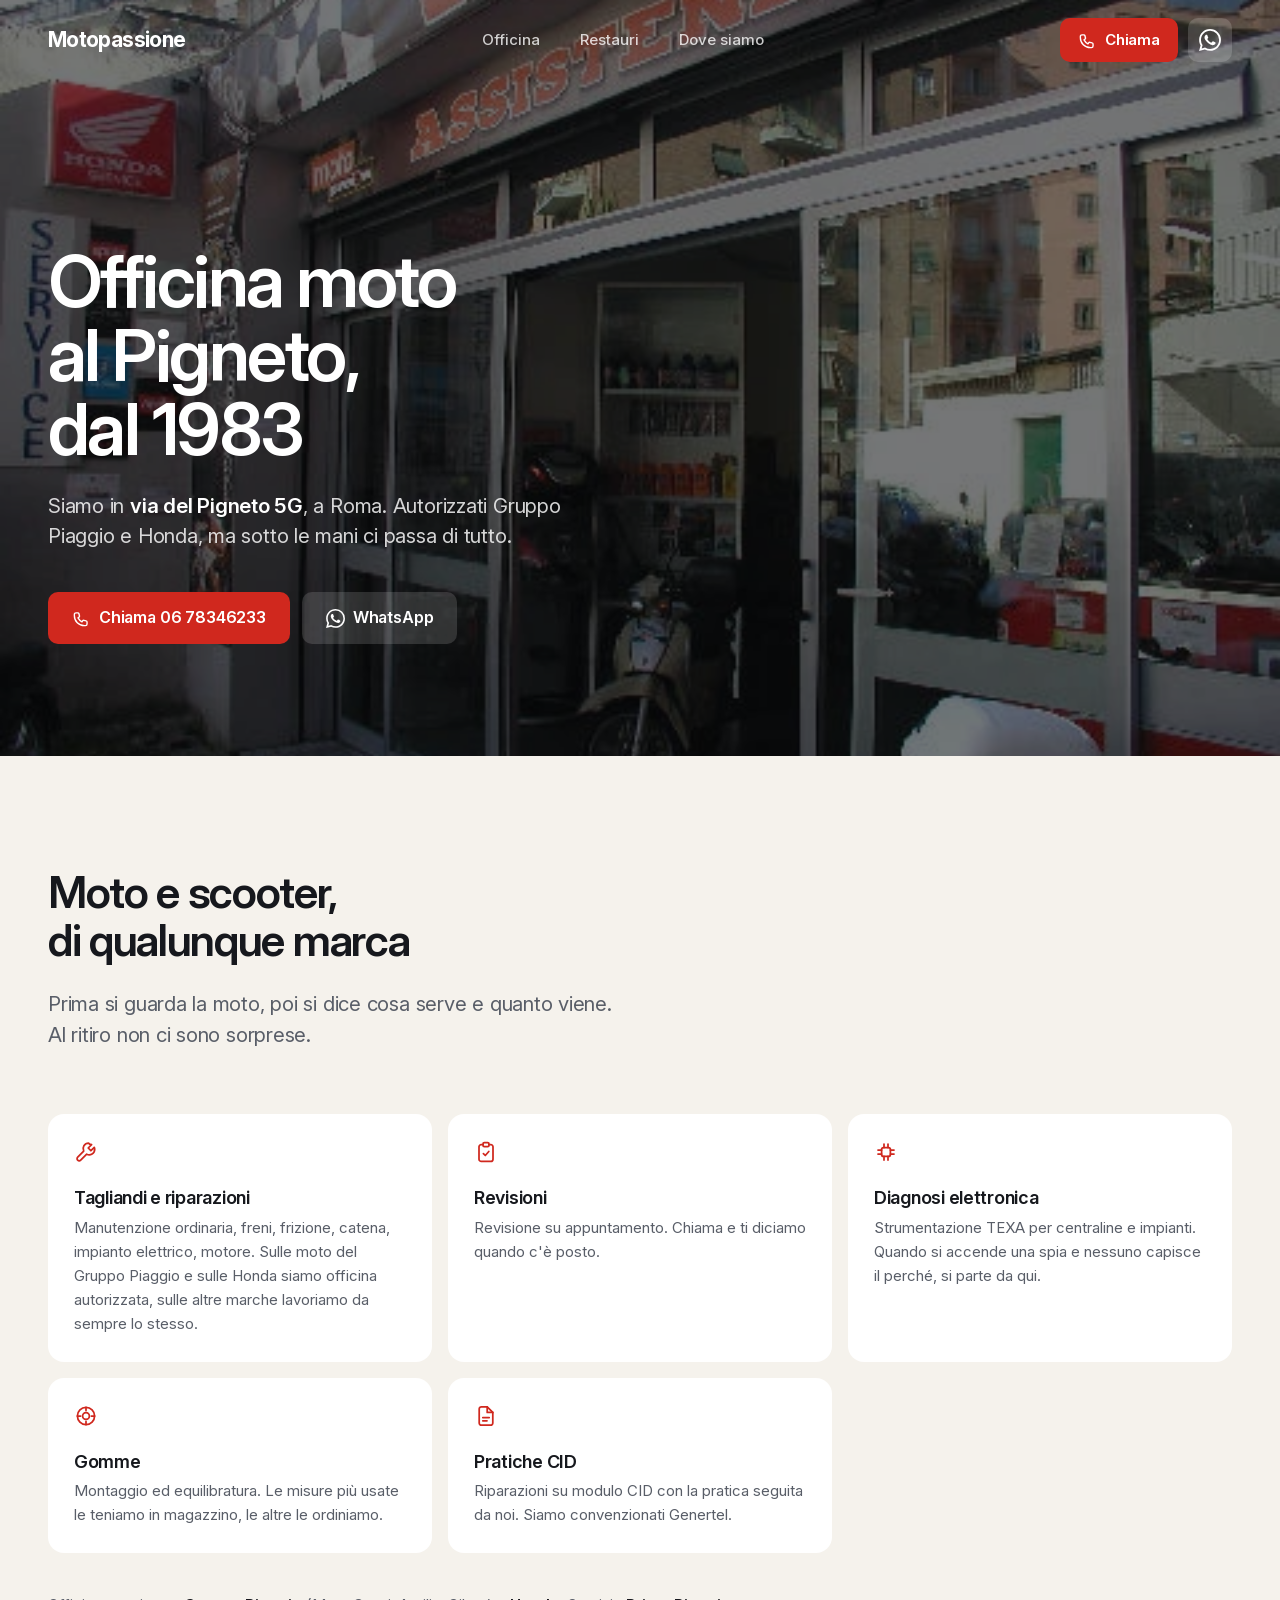
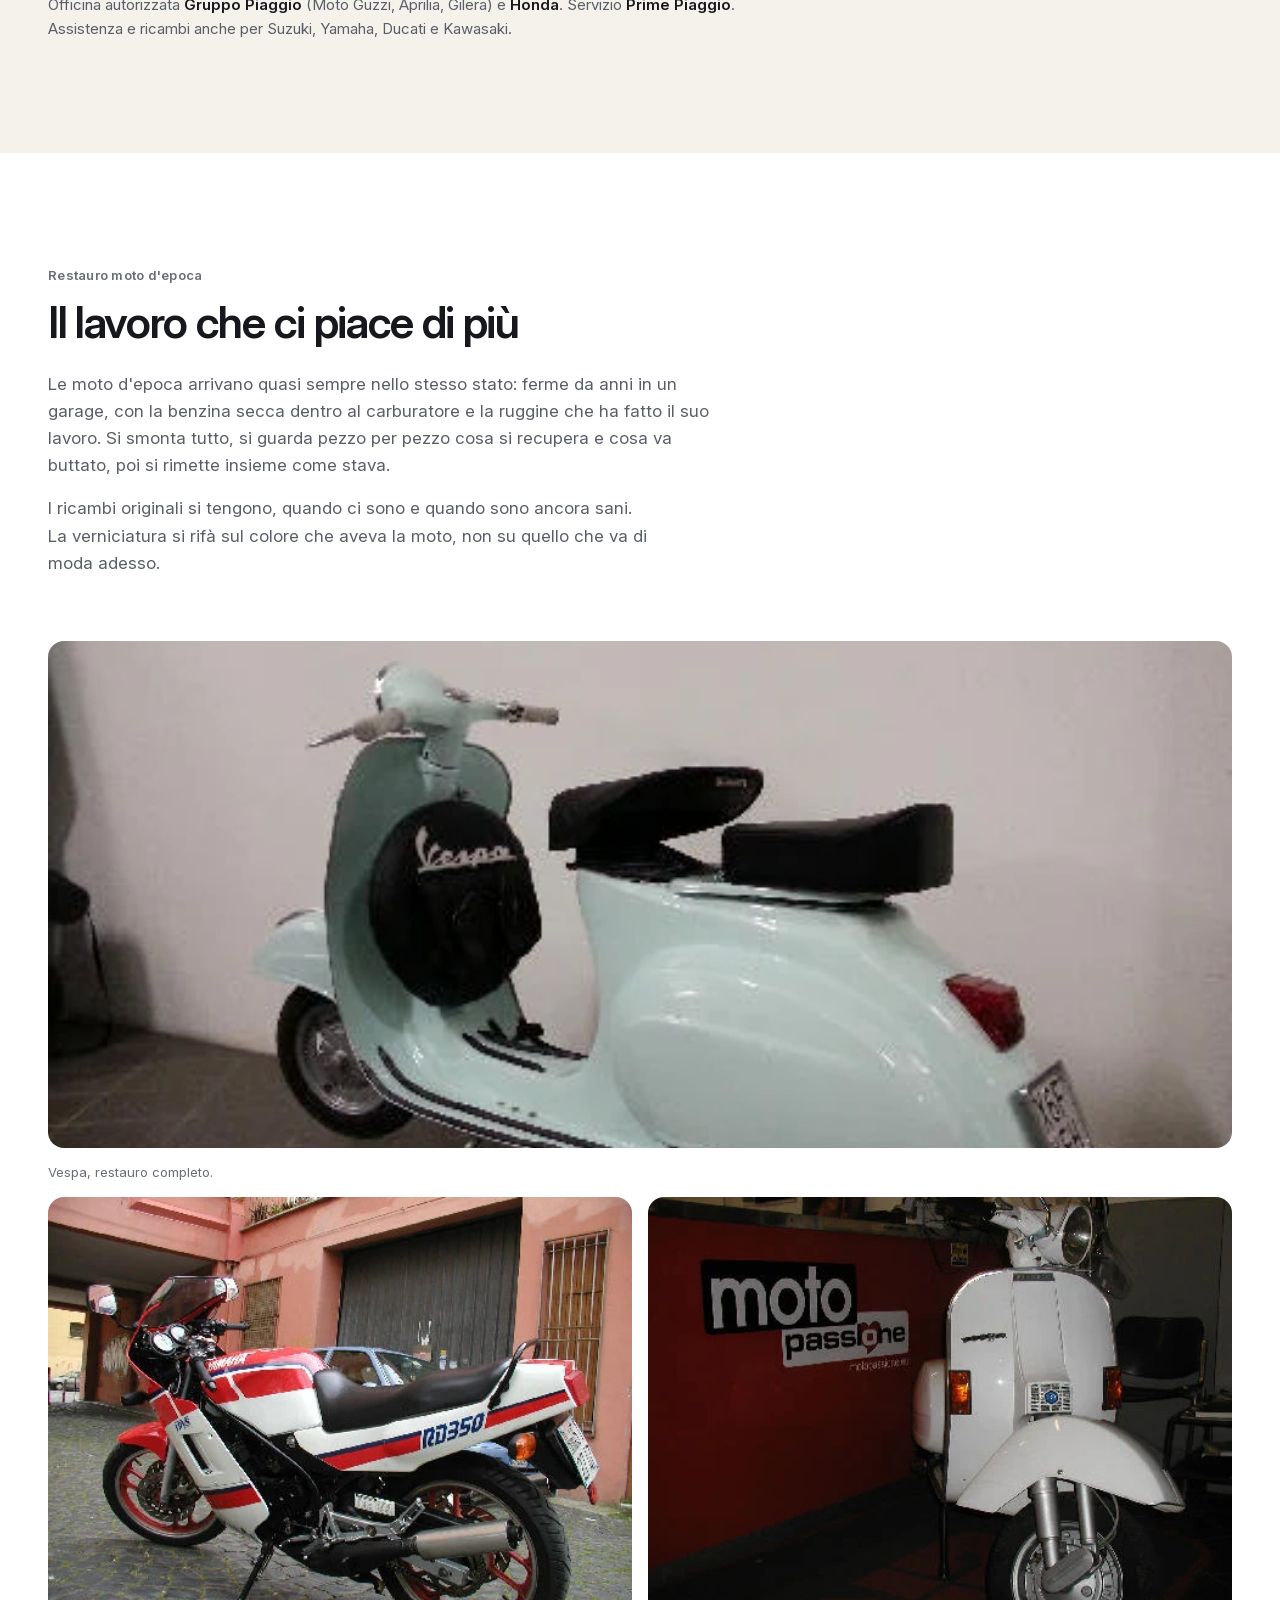
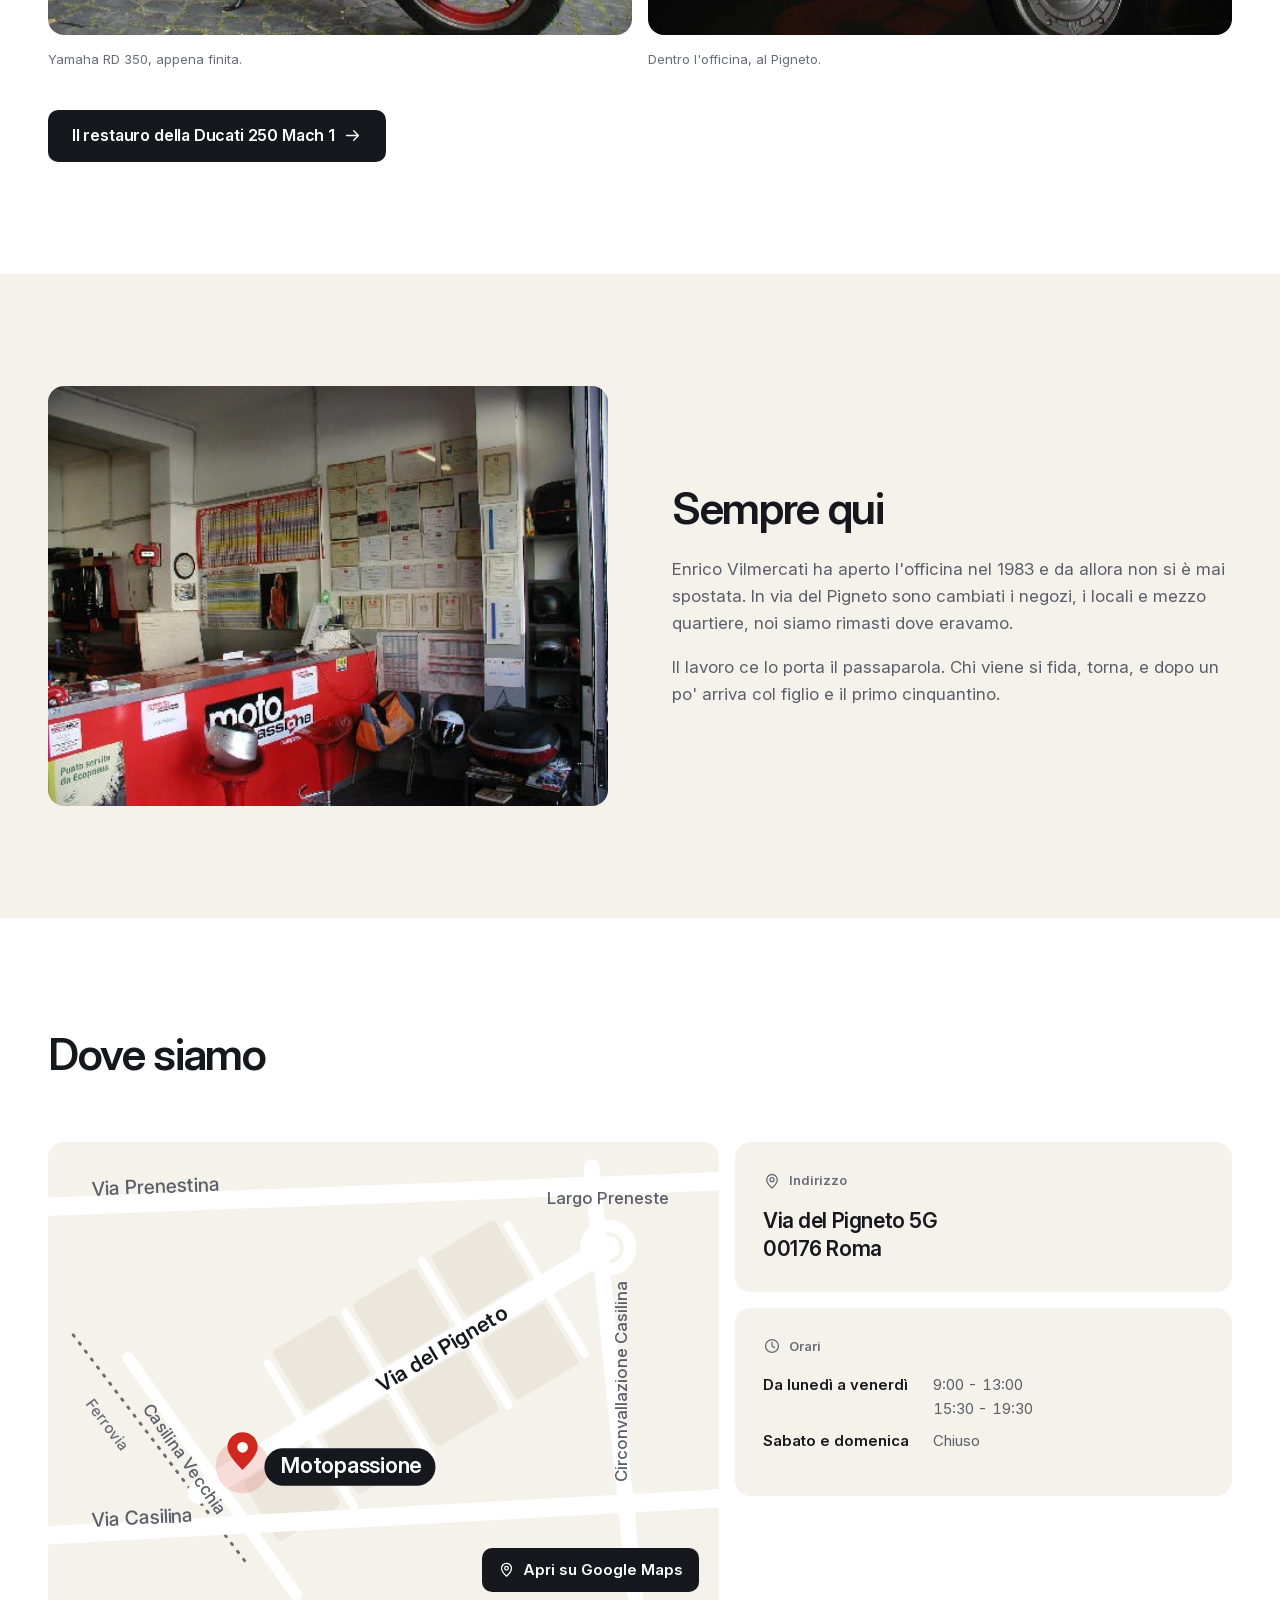
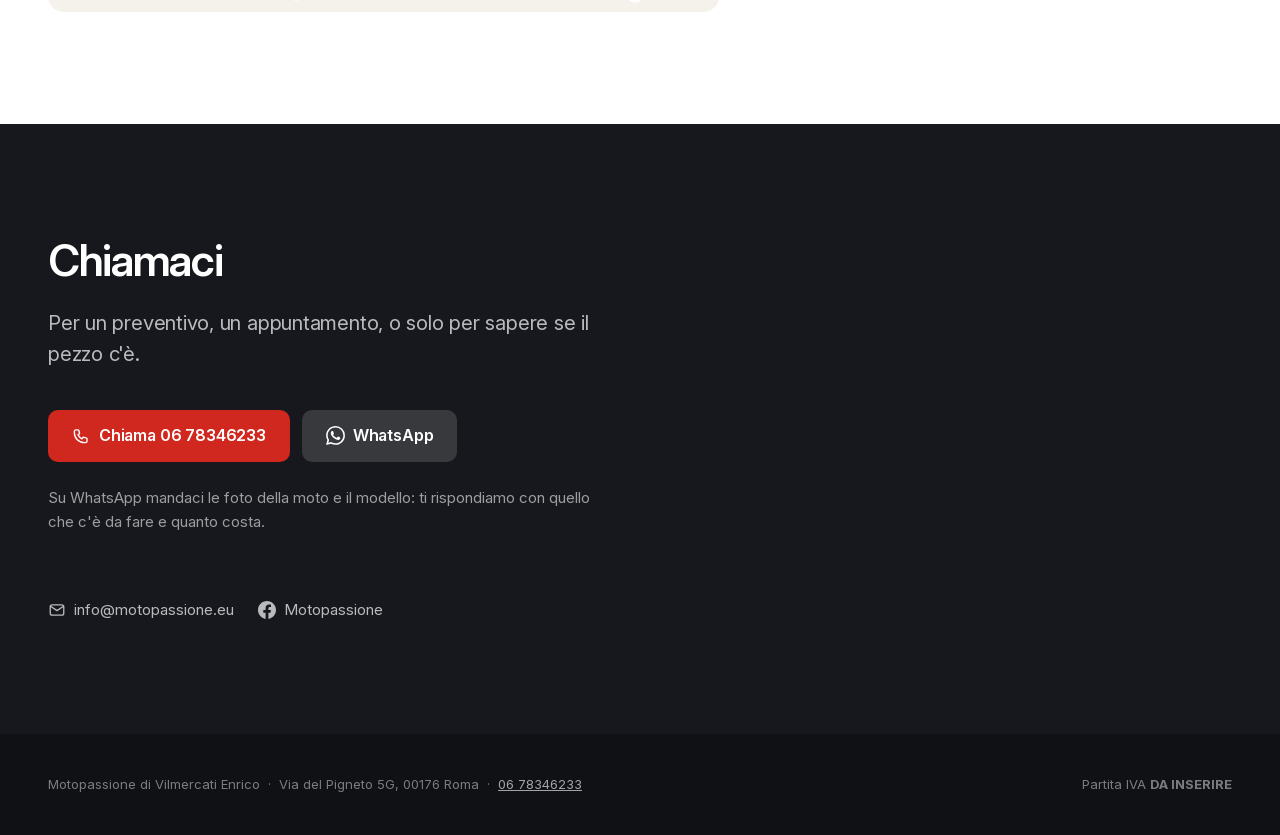
==== commit bdbac547: "Apertura con titolo sopra la foto, mappa disegnata, footer allineato - l'apertura ora e' la foto a t" ====
--- a/index.html
+++ b/index.html
@@ -83,7 +83,7 @@
   </symbol>
 </svg>
 
-<header class="testata">
+<header class="testata testata-chiara">
   <div class="wrap">
     <a class="marchio" href="index.html">Motopassione</a>
 
@@ -109,7 +109,7 @@
   <!-- =================================================================
        APERTURA
        ================================================================= -->
-  <section class="hero">
+  <section class="hero su-scuro">
 
     <div class="hero-foto">
       <!-- Prima immagine della pagina: niente loading="lazy" qui. -->
@@ -119,18 +119,16 @@
            fetchpriority="high" decoding="async">
     </div>
 
-    <div class="wrap hero-testo">
+    <div class="wrap hero-contenuto">
       <h1>Officina moto<br>al Pigneto,<br>dal 1983</h1>
-      <div>
-        <p class="lead">Siamo in <strong>via del Pigneto 5G</strong>, a Roma. Autorizzati Gruppo Piaggio e Honda, ma sotto le mani ci passa di tutto: tagliandi, revisioni, gomme e restauri di moto d'epoca.</p>
-        <div class="bottoni">
-          <a class="btn btn-rosso" href="tel:+390678346233">
-            <svg class="icona"><use href="#i-telefono"></use></svg>Chiama 06 78346233
-          </a>
-          <a class="btn btn-beige" href="https://wa.me/393802871500?text=Ciao%2C%20vi%20scrivo%20dal%20sito%20Motopassione." target="_blank" rel="noopener">
-            <svg class="icona icona-piena"><use href="#i-whatsapp"></use></svg>WhatsApp
-          </a>
-        </div>
+      <p class="lead">Siamo in <strong>via del Pigneto 5G</strong>, a Roma. Autorizzati Gruppo Piaggio e Honda, ma sotto le mani ci passa di tutto.</p>
+      <div class="bottoni">
+        <a class="btn btn-rosso" href="tel:+390678346233">
+          <svg class="icona"><use href="#i-telefono"></use></svg>Chiama 06 78346233
+        </a>
+        <a class="btn btn-beige" href="https://wa.me/393802871500?text=Ciao%2C%20vi%20scrivo%20dal%20sito%20Motopassione." target="_blank" rel="noopener">
+          <svg class="icona icona-piena"><use href="#i-whatsapp"></use></svg>WhatsApp
+        </a>
       </div>
     </div>
 
@@ -273,27 +271,103 @@
 
       <div class="dove">
 
-        <div class="riquadro">
-          <p class="titolino"><svg class="icona"><use href="#i-posizione"></use></svg>Indirizzo</p>
-          <address class="indirizzo">
-            Via del Pigneto 5G<br>
-            00176 Roma
-          </address>
-          <div class="bottoni dopo-titolo">
-            <a class="btn btn-nero btn-piccolo"
-               href="https://www.google.com/maps/search/?api=1&amp;query=Motopassione%2C%20Via%20del%20Pigneto%205G%2C%2000176%20Roma"
-               target="_blank" rel="noopener">Apri su Google Maps</a>
+        <a class="mappa"
+           href="https://www.google.com/maps/search/?api=1&amp;query=Motopassione%2C%20Via%20del%20Pigneto%205G%2C%2000176%20Roma"
+           target="_blank" rel="noopener">
+          <!-- Mappa disegnata a mano, non e' un servizio esterno: nessuna
+               richiesta a Google, nessun cookie, nessun banner. Non e' in
+               scala, serve a inquadrare la zona: cliccandola si apre
+               Google Maps con l'indirizzo giusto. -->
+          <svg viewBox="0 0 800 560" role="img"
+               aria-label="Mappa della zona: l'officina si trova all'inizio di via del Pigneto, vicino a via Casilina Vecchia e alla ferrovia">
+
+            <rect width="800" height="560" fill="var(--beige)"/>
+
+            <!-- isolati -->
+            <g fill="var(--beige-cupo)">
+              <rect x="282" y="221" width="88" height="84" rx="6" transform="rotate(-30.9 326 263)"/>
+              <rect x="342" y="321" width="88" height="84" rx="6" transform="rotate(-30.9 386 363)"/>
+              <rect x="377" y="165" width="88" height="84" rx="6" transform="rotate(-30.9 421 207)"/>
+              <rect x="436" y="264" width="88" height="84" rx="6" transform="rotate(-30.9 480 306)"/>
+              <rect x="471" y="108" width="88" height="84" rx="6" transform="rotate(-30.9 515 150)"/>
+              <rect x="531" y="208" width="88" height="84" rx="6" transform="rotate(-30.9 575 250)"/>
+              <rect x="247" y="377" width="88" height="84" rx="6" transform="rotate(-30.9 291 419)"/>
+            </g>
+
+            <!-- strade minori -->
+            <g stroke="#fff" stroke-width="10" stroke-linecap="round" fill="none">
+              <path d="M262 264 L365 435"/>
+              <path d="M354 203 L457 375"/>
+              <path d="M446 142 L549 314"/>
+              <path d="M548 99 L640 253"/>
+            </g>
+
+            <!-- ferrovia -->
+            <path d="M30 230 L235 500" stroke="var(--testo-3)" stroke-width="3.5"
+                  stroke-dasharray="2 10" stroke-linecap="round" fill="none"/>
+
+            <!-- strade principali -->
+            <g stroke="#fff" stroke-linecap="round" fill="none">
+              <path d="M-20 78 L820 46" stroke-width="22"/>
+              <path d="M-20 470 L820 424" stroke-width="22"/>
+              <path d="M648 30 L700 540" stroke-width="19"/>
+              <path d="M96 258 L296 540" stroke-width="14"/>
+              <path d="M180 418 L668 126" stroke-width="27"/>
+            </g>
+
+            <!-- largo Preneste -->
+            <circle cx="668" cy="126" r="26" fill="none" stroke="#fff" stroke-width="15"/>
+
+            <!-- nomi delle strade -->
+            <g fill="var(--testo-2)" font-family="Inter, system-ui, sans-serif"
+               font-size="23" font-weight="500">
+              <text x="52" y="64" transform="rotate(-2.2 52 64)">Via Prenestina</text>
+              <text x="52" y="459" transform="rotate(-3.1 52 459)">Via Casilina</text>
+              <text x="690" y="286" transform="rotate(-90 690 286)" text-anchor="middle" font-size="20">Circonvallazione Casilina</text>
+              <text x="112" y="318" transform="rotate(54.7 112 318)" font-size="20">Casilina Vecchia</text>
+              <text x="44" y="312" transform="rotate(52.8 44 312)" font-size="18" fill="var(--testo-3)">Ferrovia</text>
+              <text x="668" y="74" text-anchor="middle" font-size="20">Largo Preneste</text>
+            </g>
+
+            <!-- via del Pigneto, scritta sopra la strada -->
+            <text x="474" y="254" transform="rotate(-30.9 474 254)" text-anchor="middle"
+                  font-family="Inter, system-ui, sans-serif" font-size="25" font-weight="600"
+                  fill="var(--nero)">Via del Pigneto</text>
+
+            <!-- l'officina -->
+            <circle cx="232" cy="387" r="32" fill="var(--rosso)" opacity="0.16"/>
+            <path d="M232 391c0-.6-18-16.2-18-27a18 18 0 0 1 36 0c0 10.8-18 26.4-18 27z" fill="var(--rosso)"/>
+            <circle cx="232" cy="364" r="6.4" fill="#fff"/>
+            <rect x="258" y="365" width="204" height="45" rx="22.5" fill="var(--nero)"/>
+            <text x="278" y="395" font-family="Inter, system-ui, sans-serif"
+                  font-size="26" font-weight="600" letter-spacing="-0.3" fill="#fff">Motopassione</text>
+
+          </svg>
+          <span class="mappa-azione">
+            <svg class="icona"><use href="#i-posizione"></use></svg>Apri su Google Maps
+          </span>
+        </a>
+
+        <div class="dove-schede">
+
+          <div class="riquadro">
+            <p class="titolino"><svg class="icona"><use href="#i-posizione"></use></svg>Indirizzo</p>
+            <address class="indirizzo">
+              Via del Pigneto 5G<br>
+              00176 Roma
+            </address>
           </div>
-        </div>
-
-        <div class="riquadro">
-          <p class="titolino"><svg class="icona"><use href="#i-orologio"></use></svg>Orari</p>
-          <dl class="orari">
-            <dt>Da lunedì a venerdì</dt>
-            <dd>9:00 - 13:00<br>15:30 - 19:30</dd>
-            <dt>Sabato e domenica</dt>
-            <dd>Chiuso</dd>
-          </dl>
+
+          <div class="riquadro">
+            <p class="titolino"><svg class="icona"><use href="#i-orologio"></use></svg>Orari</p>
+            <dl class="orari">
+              <dt>Da lunedì a venerdì</dt>
+              <dd>9:00 - 13:00<br>15:30 - 19:30</dd>
+              <dt>Sabato e domenica</dt>
+              <dd>Chiuso</dd>
+            </dl>
+          </div>
+
         </div>
 
       </div>
--- a/style.css
+++ b/style.css
@@ -56,7 +56,7 @@
   --beige:      #f5f2ec;   /* fondo delle sezioni in evidenza */
   --beige-cupo: #ece7dd;   /* superfici dentro il beige */
   --nero:       #16181d;   /* testo, e fondo del blocco contatti */
-  --nero-alto:  #21242b;   /* superfici dentro il nero */
+  --nero-cupo:  #0f1115;   /* piede pagina, stacca senza bisogno di righe */
   --testo-2:    #595e68;   /* testo secondario */
   --testo-3:    #686d77;   /* etichette, didascalie */
   --rosso:      #d0281e;   /* accento: solo cose da cliccare */
@@ -421,35 +421,79 @@
 
 /* =========================================================================
    9. APERTURA
-   ========================================================================= */
+   Foto a tutta pagina con sopra un velo scuro, e il titolo appoggiato
+   in basso. La testata sta sopra la foto, quindi va in bianco.
+   ========================================================================= */
+
+/* Testata sopra la foto: esce dal flusso e si appoggia sull'apertura.
+   Funziona perche' l'apertura e' il primo blocco della pagina. */
+.testata-chiara {
+  position: absolute;
+  top: 0;
+  left: 0;
+  right: 0;
+  z-index: 5;
+  color: #fff;
+}
+.testata-chiara .nav a { color: rgba(255, 255, 255, 0.78); }
+.testata-chiara .nav a:hover { color: #fff; }
+.testata-chiara .btn-icona { background: rgba(255, 255, 255, 0.16); color: #fff; }
+.testata-chiara .btn-icona:hover { background: rgba(255, 255, 255, 0.26); }
+
+.hero {
+  position: relative;
+  display: flex;
+  align-items: flex-end;
+  min-height: 78vh;
+  min-height: 78svh;
+  padding-block: 7rem var(--sp-xl);
+  overflow: hidden;
+  color: #fff;
+}
+
+.hero-foto {
+  position: absolute;
+  inset: 0;
+}
 
 .hero-foto img {
   width: 100%;
-  aspect-ratio: 4 / 3;   /* le foto originali sono 4:3, così non si ingrandiscono */
+  height: 100%;
   object-fit: cover;
 }
 
-.hero-testo { padding-block: var(--sp-xl) var(--sezione); }
-.hero-testo h1 { margin-bottom: var(--sp-m); }
-
-.hero-testo .lead {
+/* il velo che rende leggibile il titolo: tinta piatta, niente sfumature */
+.hero::after {
+  content: "";
+  position: absolute;
+  inset: 0;
+  background: rgba(10, 11, 13, 0.56);
+}
+
+.hero-contenuto {
+  position: relative;
+  z-index: 2;
+}
+
+.hero-contenuto h1 {
+  max-width: 18ch;
+  margin-bottom: var(--sp-m);
+}
+
+.hero-contenuto .lead {
   max-width: 34rem;
   margin-bottom: var(--sp-l);
-}
+  color: rgba(255, 255, 255, 0.82);
+}
+
+.hero-contenuto .lead strong { color: #fff; }
 
 @media (min-width: 56em) {
-  .hero-foto img { aspect-ratio: 21 / 8; }
-
-  /* titolo a sinistra, testo e pulsanti a destra, allineati in alto */
-  .hero-testo {
-    display: grid;
-    grid-template-columns: 1.1fr 1fr;
-    gap: var(--sp-xl);
-    align-items: start;
-    padding-block: var(--sp-xl);
+  .hero {
+    min-height: 84vh;
+    min-height: 84svh;
+    padding-block: 8rem var(--sezione);
   }
-  .hero-testo h1 { margin-bottom: 0; }
-  .hero-testo .lead { margin-bottom: var(--sp-m); }
 }
 
 
@@ -561,12 +605,20 @@
 
 /* =========================================================================
    13. DOVE SIAMO
+   A sinistra la mappa disegnata (sta in linea dentro alla pagina, non e'
+   un servizio esterno, quindi niente cookie), a destra indirizzo e orari.
    ========================================================================= */
 
 .dove {
   display: grid;
   gap: 0.875rem;
   margin-top: var(--sp-xl);
+}
+
+.dove-schede {
+  display: grid;
+  gap: 0.875rem;
+  align-content: start;
 }
 
 .riquadro {
@@ -594,7 +646,7 @@
   line-height: 1.35;
 }
 
-/* tabella degli orari: niente righe, le fasce si distinguono da sole */
+/* orari: niente righe, bastano due colonne */
 .orari {
   display: grid;
   grid-template-columns: auto 1fr;
@@ -605,8 +657,60 @@
 .orari dt { font-weight: 600; }
 .orari dd { margin: 0; color: var(--testo-2); font-variant-numeric: tabular-nums; }
 
-@media (min-width: 46em) {
-  .dove { grid-template-columns: 1fr 1fr; gap: 1rem; }
+/* --- la mappa ----------------------------------------------------------
+   E' un disegno SVG fatto a mano nei colori del sito. Non e' in scala,
+   serve a capire la zona: cliccandola si apre Google Maps. */
+
+.mappa {
+  position: relative;
+  display: block;
+  overflow: hidden;
+  border-radius: var(--raggio-g);
+  background: var(--beige);
+  text-decoration: none;
+}
+
+.mappa svg {
+  display: block;
+  width: 100%;
+  height: auto;
+}
+
+/* Sul telefono la mappa e' piccola: il richiamo diventa una barra piena
+   in fondo alla scheda, cosi' non copre il segnaposto. Da desktop, dove
+   c'e' spazio, torna a essere un pulsante appoggiato sopra la mappa. */
+.mappa-azione {
+  display: flex;
+  align-items: center;
+  justify-content: center;
+  gap: 0.5rem;
+  padding: 0.9375rem 1rem;
+  background: var(--nero);
+  color: #fff;
+  font-size: var(--t-piccolo);
+  font-weight: 600;
+}
+.mappa:hover .mappa-azione { background: #000; }
+.mappa-azione .icona { width: 1.0625rem; height: 1.0625rem; }
+
+@media (min-width: 56em) {
+  .mappa-azione {
+    position: absolute;
+    right: 1.25rem;
+    bottom: 1.25rem;
+    display: inline-flex;
+    padding: 0.625rem 1rem;
+    border-radius: var(--raggio);
+  }
+}
+
+@media (min-width: 56em) {
+  .dove {
+    grid-template-columns: 1.35fr 1fr;
+    gap: 1rem;
+    align-items: start;
+  }
+  .dove-schede { gap: 1rem; }
 }
 
 
@@ -651,13 +755,19 @@
    ========================================================================= */
 
 .piede {
-  background: var(--nero);
+  background: var(--nero-cupo);
   color: rgba(255, 255, 255, 0.45);
   padding-block: var(--sp-l);
   font-size: var(--t-micro);
 }
 
-.piede .wrap { display: grid; gap: var(--sp-xs); }
+.piede .wrap {
+  display: flex;
+  flex-wrap: wrap;
+  justify-content: space-between;
+  align-items: baseline;
+  gap: var(--sp-xs) var(--sp-l);
+}
 .piede a { color: rgba(255, 255, 255, 0.62); }
 
 
